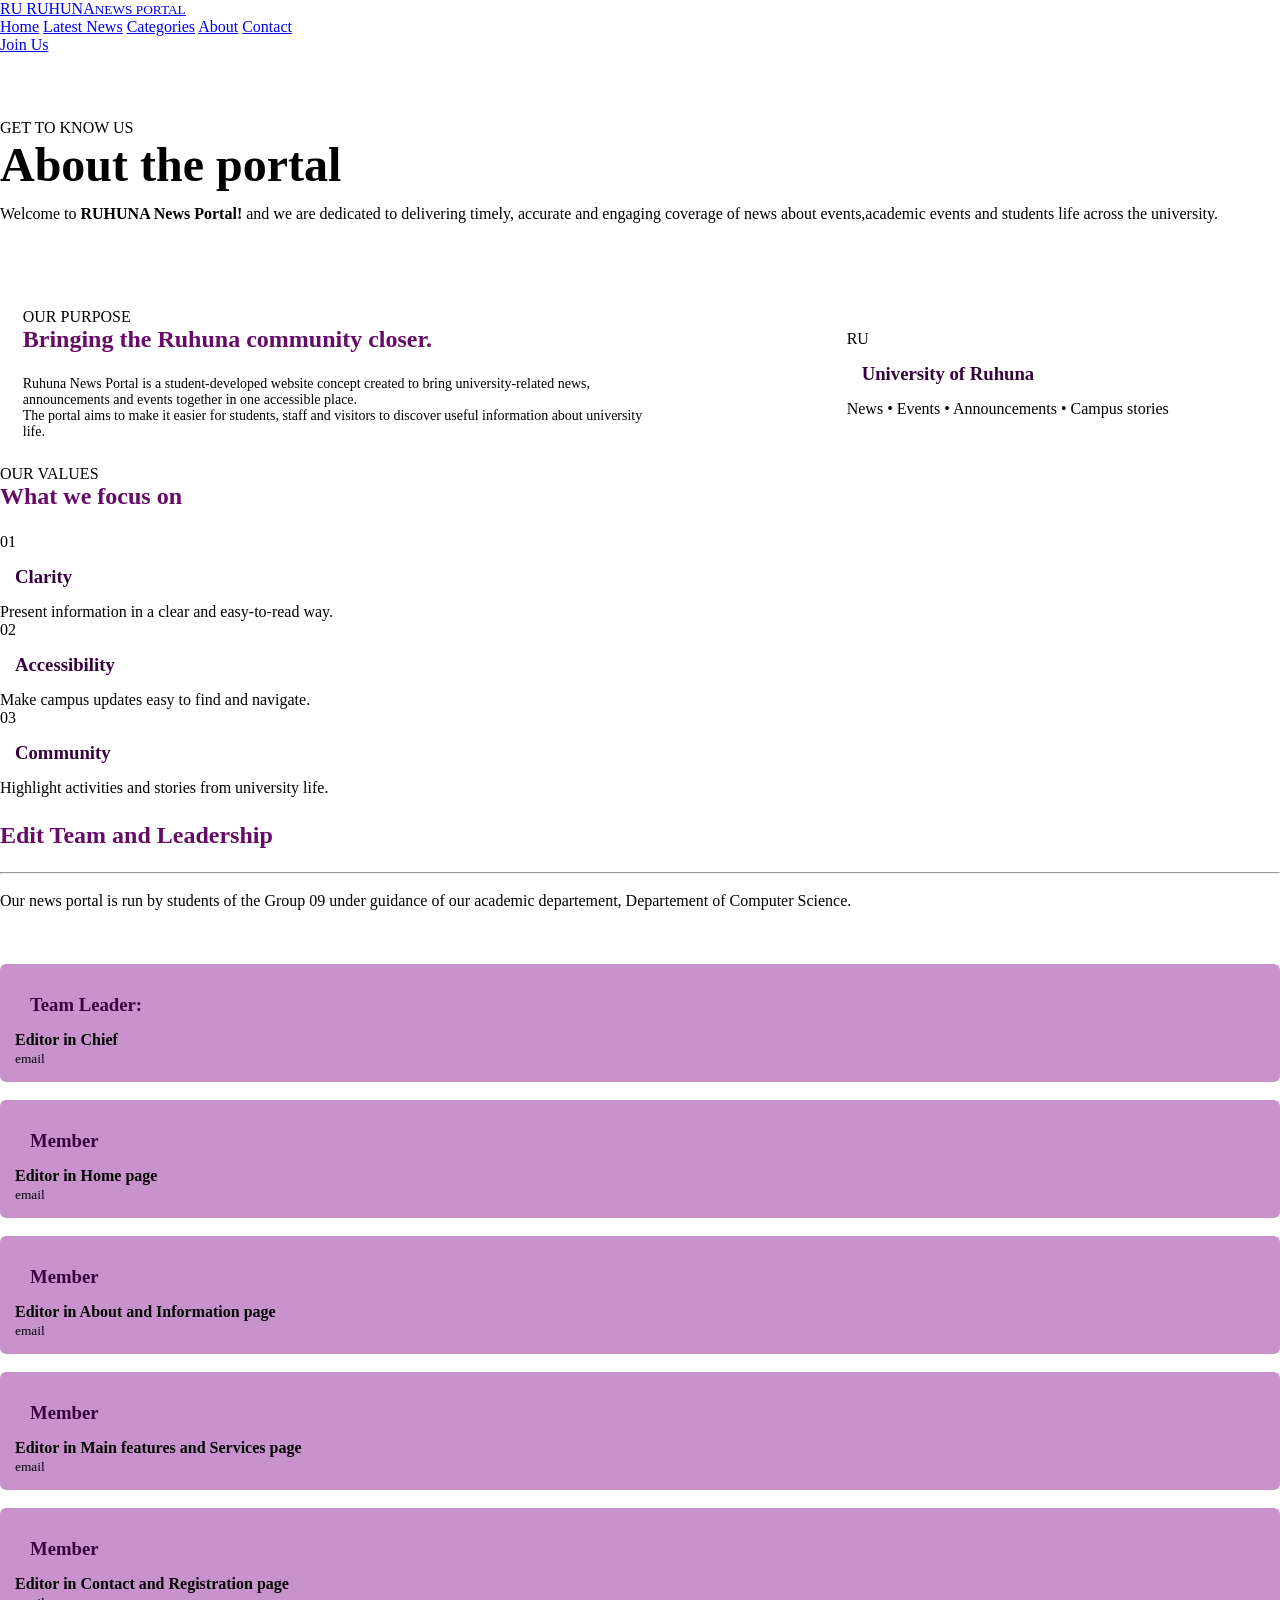
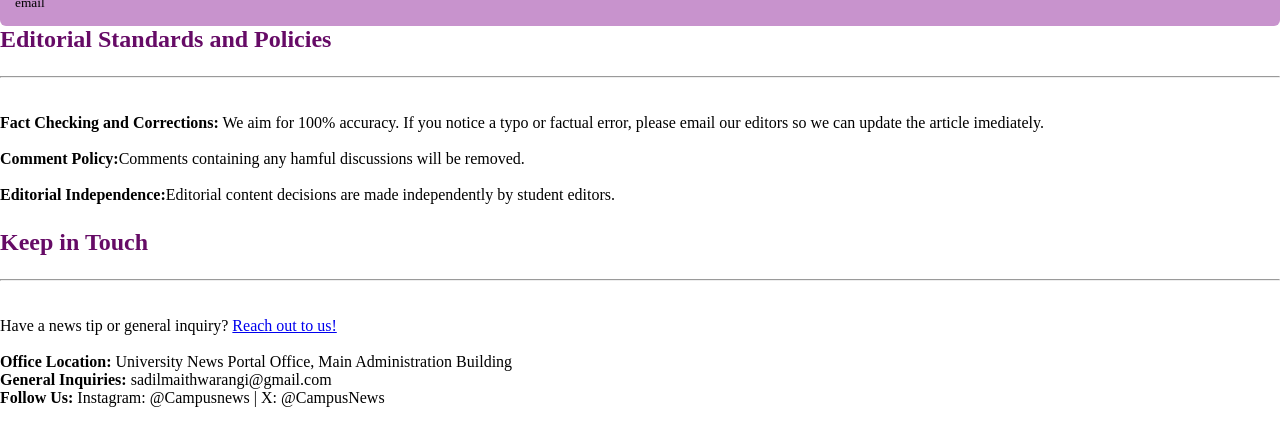
==== about.html @ 545bd021 "Added CSS tags for 'page heading' and html code for 'get to know us' section." ====
<!DOCTYPE html>
<html lang="en">
<head>
    <meta charset="UTF-8">
    <meta name="viewport" content="width=device-width, initial-scale=1.0">
    <title>About & Information | Ruhuna news</title>
    <link rel="stylesheet" href="style.css">
    <style>

        /*page heading*/
        .page-hero {
            background: var(--paper);
            padding: 65px 0 60px;
        }

        .page-hero h1 {
            font-size: 48px;
            color: var(--navy);
        }

        .page-hero p:last-child {
            color: var(--muted);
            margin: 13px 0 0;
        }

        /* About Content */

        .two-column {
            display: grid;
            grid-template-columns: 1.1fr .9fr;
            gap: 70px;
            align-items: center;
        }

        .body-copy {
            color: var(--muted);
            font-size: 14px;
            max-width: 620px;
        }

        *{
            box-sizing: border-box;
            margin: 0 auto;
            padding: 0;
        }

        header h1 {
            color: rgb(21, 69, 111);
            }
        header h2 {
            color: rgb(218, 165, 229);
        }
        header p {
            color: antiquewhite;
        }

        .content {
            width: 1300px;
            margin: 0 auto;
            padding: 40px;
            border-radius: 8px;

        }

        section {
            box-sizing: border-box;
            padding: 0 auto;
            border: 8px;
            border-color: #700c72;
            margin-bottom: 25px;

        }

        h2{
            color: rgb(102, 11, 102);
            margin-bottom: 15px;
            padding-bottom: 8px;

        }

        h3 {
            color: rgb(55, 0, 62);
            margin: 15px;

        }
         
         
        .card {
            background-color: rgb(200, 147, 205);
            padding: 15px;
            border-radius: 6px;
         
        }
        
    </style>
</head>
<body>

        <header class="site-header">
            <div class="container header-inner">
                <a class="brand" href="index.html">
                    <span class="brand-mark">RU</span>
                    <span>RUHUNA<small>NEWS PORTAL</small></span>
                </a>
                <nav class="main-nav">
                    <a href="index.html">Home</a>
                    <a href="news.html">Latest News</a>
                    <a href="services.html">Categories</a>
                    <a class="active" href="about.html">About</a>
                    <a href="contact.html">Contact</a>
                </nav>
                <a class="nav-button" href="register.html">Join Us</a>
            </div>
        </header>

        <main>
            <section class="page-hero">
                <div class="container">
                    <p class="eyebrow">GET TO KNOW US</p>
                    <h1>About the portal</h1>
                     <p>Welcome to <strong>RUHUNA News Portal!</strong>
                        and we are dedicated to delivering timely,
                    accurate and engaging coverage of news about events,academic
                    events and students life across the university.</p>
                </div>
            </section>

            <section class="section container two-column">
                <div>
                    <p class="eyebrow">OUR PURPOSE</p>
                    <h2>Bringing the Ruhuna community closer.</h2>
                    <p class="body-copy">Ruhuna News Portal is a student-developed
                         website concept created to bring university-related news, 
                         announcements and events together in one accessible place.</p>
                    <p class="body-copy">The portal aims to make it easier for students,
                         staff and visitors to discover useful information about university
                          life.
                    </p>
                </div>
                <div class="info-panel">
                    <span class="panel-symbol">RU</span>
                    <h3>University of Ruhuna</h3>
                    <p>News • Events • Announcements • Campus stories</p>
                </div>
            </section>

            <section class="section soft-section">
                <div class="container">
                    <div class="section-heading">
                        <div><p class="eyebrow">OUR VALUES</p>
                            <h2>What we focus on</h2>
                        </div>
                    </div>
                    <div class="value-grid">
                        <article><span>01</span>
                            <h3>Clarity</h3>
                            <p>Present information in a clear and easy-to-read way.</p>
                        </article>
                        <article>
                            <span>02</span>
                            <h3>Accessibility</h3>
                            <p>Make campus updates easy to find and navigate.</p>
                        </article>
                        <article>
                            <span>03</span>
                            <h3>Community</h3>
                            <p>Highlight activities and stories from university life.</p>
                        </article>
                    </div>
                </div>
            </section>
        </main>

    <section>
        <h2>Edit Team and Leadership</h2>
        <hr><br>
        <p>
            Our news portal is run by students of the Group 09 under
            guidance of our academic departement, Departement of Computer
            Science.
            <br><br><br><br>
        </p>
        <div class="grid">
            <div class="card">
                <h3>Team Leader:</h3>
                <p><strong>Editor in Chief</strong></p>
                <p><small>email</small></p>
            </div>
            <br>
            <div class="card">
                <h3>Member</h3>
                <p><strong>Editor in Home page</strong></p>
                <p><small>email</small></p>
            </div>
            <br>
            <div class="card">
                <h3>Member</h3>
                <p><strong>Editor in About and Information page </strong></p>
                <p><small>email</small></p>
            </div>
            <br>
            <div class="card">
                <h3>Member</h3>
                <p><strong>Editor in Main features and Services page</strong></p>
                <p><small>email</small></p>
            </div>
            <br>
            <div class="card">
                <h3>Member</h3>
                <p><strong>Editor in Contact and Registration page </strong></p>
                <p><small>email</small></p>
            </div>
            <section>
              <h2>Editorial Standards and Policies</h2>
              <hr><br><br>
              <ul>
                <li><strong>Fact Checking and Corrections:</strong>
                We aim for 100% accuracy. If you notice a typo or 
                factual error, please email our editors so we can
                 update the article imediately.</li><br>
                <li><strong>Comment Policy:</strong>Comments containing any hamful
                    discussions will be removed.</li><br>
                <li><strong>Editorial Independence:</strong>Editorial content 
                    decisions are made independently by student editors.</li>
                </ul>
                </section> 
                <section>
                    <h2>Keep in Touch</h2>
                    <hr><br><br>
                    <p>Have a news tip or general inquiry?
                        <a href="contact.html">Reach out to us!</a>
                    </p>
                    <br> 
                    <div class="contact">
                        <p>
                            <strong>Office Location:</strong>
                            University News Portal Office, 
                            Main Administration Building
                        </p>

                        <p>
                            <strong>General Inquiries:</strong> 
                            <a href="sadilmaithwarangi@gmail.com">

                            </a>sadilmaithwarangi@gmail.com
                        </p>

                        <p>
                            <strong>Follow Us:</strong>
                            Instagram: @Campusnews | X: @CampusNews
                        </p>
                    </div>

                </section>
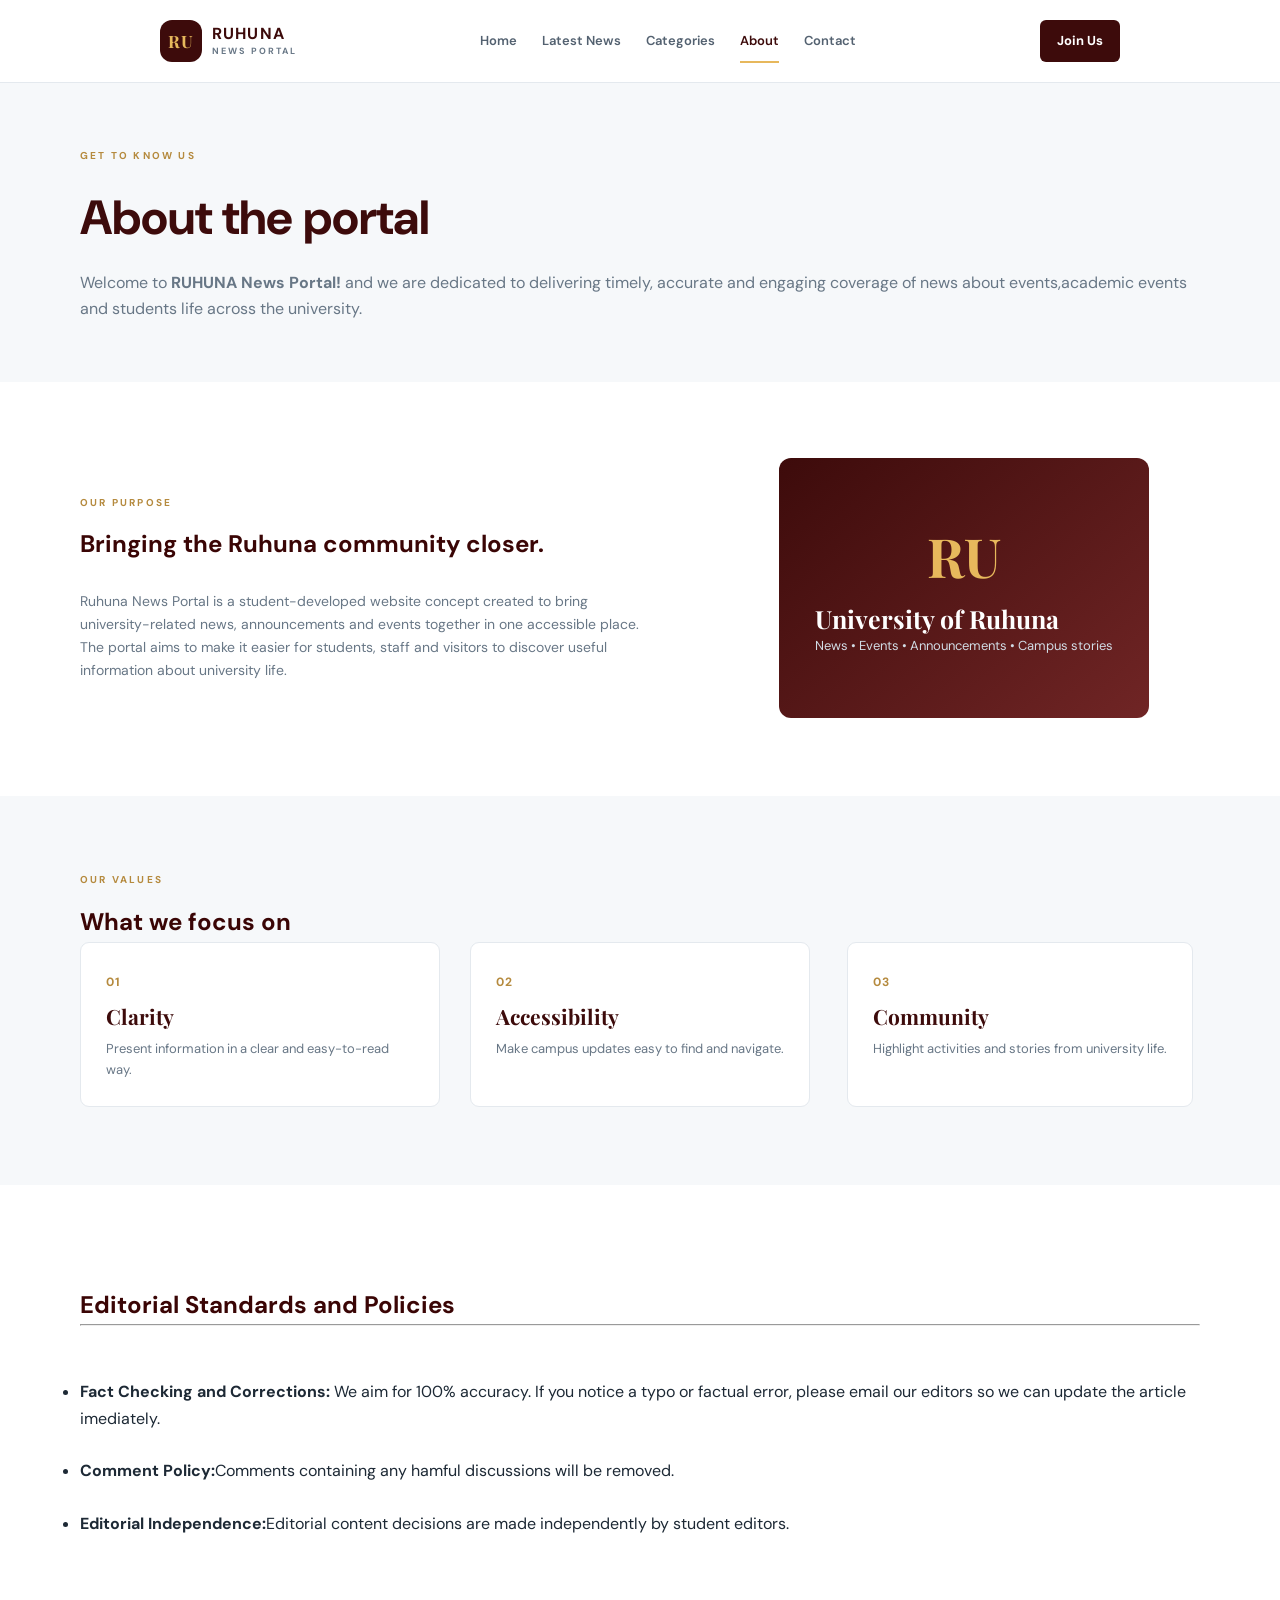
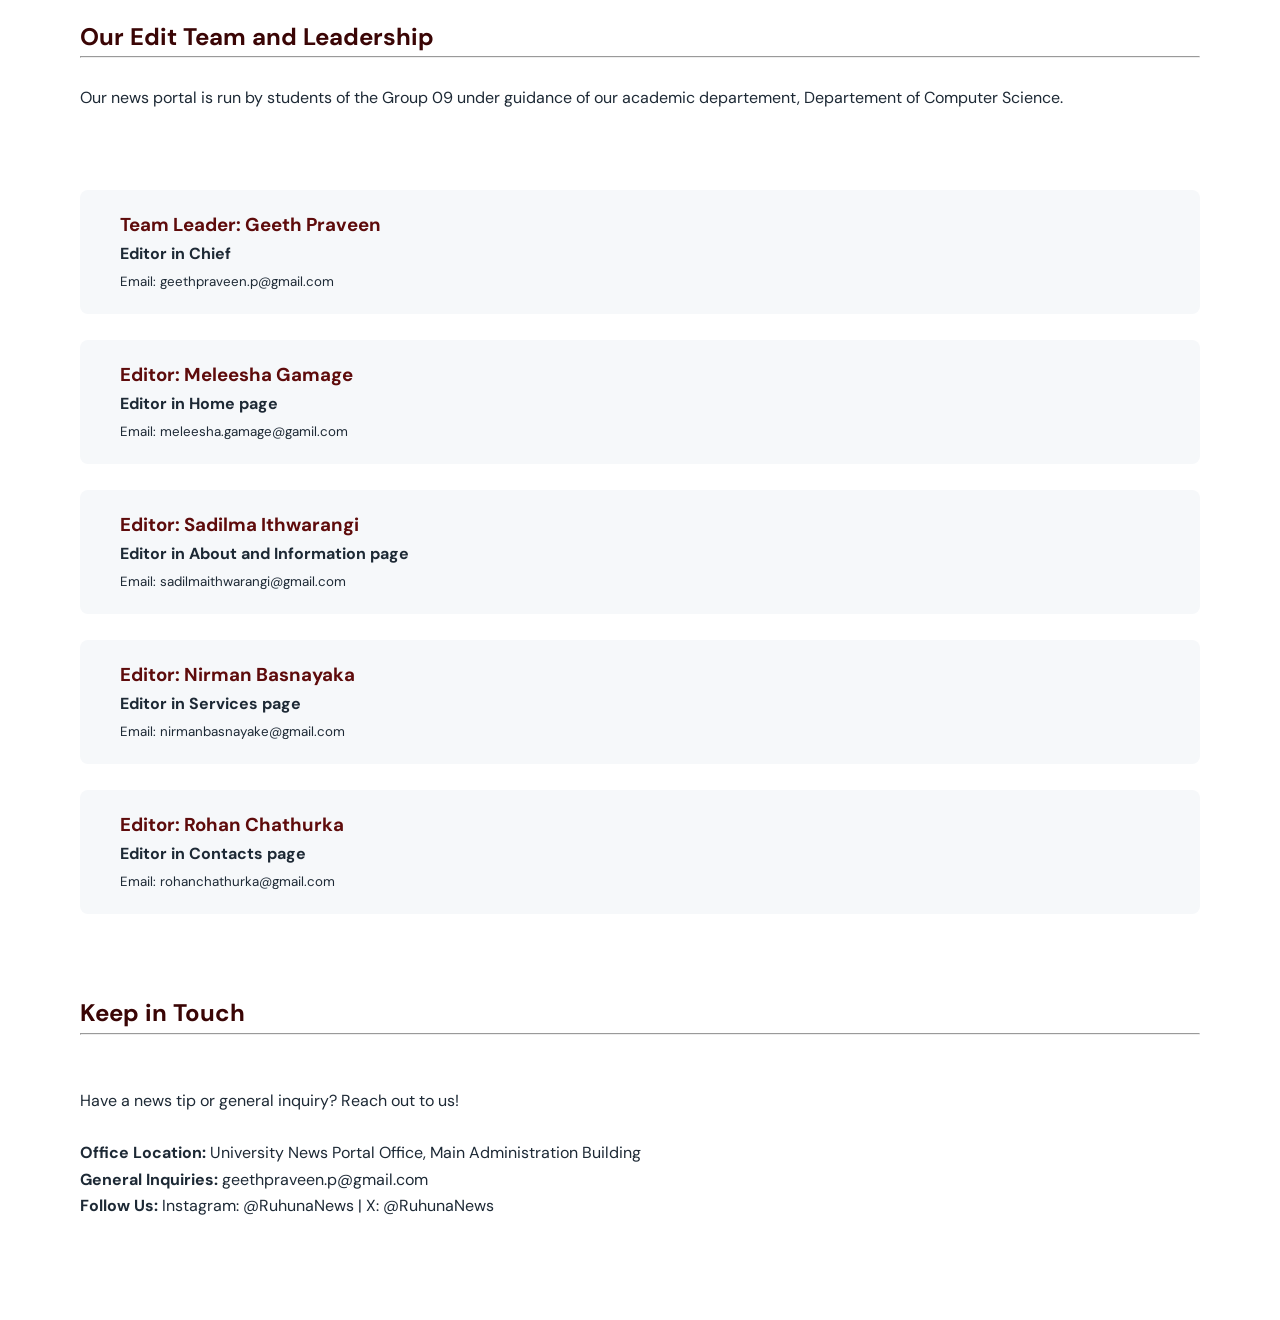
==== commit 8ff9cb59: "Added CSS styles taggs and rearrange the page." ====
--- a/about.html
+++ b/about.html
@@ -1,13 +1,18 @@
 <!DOCTYPE html>
 <html lang="en">
 <head>
+
     <meta charset="UTF-8">
     <meta name="viewport" content="width=device-width, initial-scale=1.0">
+
     <title>About & Information | Ruhuna news</title>
+
     <link rel="stylesheet" href="style.css">
+
     <style>
 
         /*page heading*/
+
         .page-hero {
             background: var(--paper);
             padding: 65px 0 60px;
@@ -44,16 +49,6 @@
             padding: 0;
         }
 
-        header h1 {
-            color: rgb(21, 69, 111);
-            }
-        header h2 {
-            color: rgb(218, 165, 229);
-        }
-        header p {
-            color: antiquewhite;
-        }
-
         .content {
             width: 1300px;
             margin: 0 auto;
@@ -62,38 +57,118 @@
 
         }
 
-        section {
-            box-sizing: border-box;
-            padding: 0 auto;
-            border: 8px;
-            border-color: #700c72;
-            margin-bottom: 25px;
-
-        }
-
-        h2{
-            color: rgb(102, 11, 102);
-            margin-bottom: 15px;
-            padding-bottom: 8px;
-
-        }
-
-        h3 {
-            color: rgb(55, 0, 62);
-            margin: 15px;
-
-        }
+
+        /* Information Panel */
+
+        .info-panel {
+            min-height: 260px;
+            border-radius: 12px;
+
+            background: linear-gradient(140deg,var(--navy),#702525);
+
+            color: #fff;
+            padding: 36px;
+
+            display: flex;
+            flex-direction: column;
+            justify-content: center;
+        }
+
+        .panel-symbol {
+            font: 700 54px 'Playfair Display', serif;
+            color: var(--gold);
+        }
+
+        .info-panel h3 {
+            font: 700 25px 'Playfair Display', serif;
+            margin: 10px 0 0;
+            color: #fff;
+            
+        }
+
+        .info-panel p {
+            color: #d1dce5;
+            font-size: 13px;
+        }
+
+        /* Our Values */
+
+        .soft-section {
+            background: var(--paper);
+        }
+
+        .value-grid {
+            display: grid;
+            grid-template-columns: repeat(3, 1fr);
+            gap: 20px;
+        }
+
+        .value-grid article,
+
+        .category-card {
+            background: #fff;
+            border: 1px solid var(--line);
+            border-radius: 9px;
+            padding: 25px;
+        }
+
+        .value-grid article span,
+
+        .category-icon {
+            color: #b58a3e;
+            font-weight: 700;
+            font-size: 12px;
+            letter-spacing: 1px;
+        }
+
+        .value-grid h3,
+
+        .category-card h2 {
+            font: 700 21px 'Playfair Display', serif;
+            color: var(--navy);
+            margin: 8px 0;
+        }
+
+        .value-grid p,
+        .category-card p {
+            font-size: 13px;
+            color: var(--muted);
+            margin: 0;
+        }
+
+         /*Our edit team and leadership*/
+        
+        .edit {
+            padding-top: 100px;
+            width: min(100% - 30px, 1120px);
+            padding-bottom: 100px;
+        }
+
          
-         
+
         .card {
-            background-color: rgb(200, 147, 205);
-            padding: 15px;
-            border-radius: 6px;
-         
-        }
+            
+            padding: 20px;
+            padding-left: 40px;
+            border-radius: 8px;
+            background-color: var(--paper);
+        
+        }
+
+        .card h3{
+            color: #5e0b0b;
+        }
+
+        h2,h3 {
+            color: #3a0505;
+        }
+
+        
+
         
     </style>
 </head>
+
 <body>
 
         <header class="site-header">
@@ -115,20 +190,28 @@
 
         <main>
             <section class="page-hero">
+
                 <div class="container">
                     <p class="eyebrow">GET TO KNOW US</p>
+
                     <h1>About the portal</h1>
+
                      <p>Welcome to <strong>RUHUNA News Portal!</strong>
                         and we are dedicated to delivering timely,
-                    accurate and engaging coverage of news about events,academic
-                    events and students life across the university.</p>
+                        accurate and engaging coverage of news about events,academic
+                        events and students life across the university.
+                    </p>
+
                 </div>
+
             </section>
 
             <section class="section container two-column">
+
                 <div>
                     <p class="eyebrow">OUR PURPOSE</p>
                     <h2>Bringing the Ruhuna community closer.</h2>
+                    <br>
                     <p class="body-copy">Ruhuna News Portal is a student-developed
                          website concept created to bring university-related news, 
                          announcements and events together in one accessible place.</p>
@@ -171,84 +254,106 @@
             </section>
         </main>
 
-    <section>
-        <h2>Edit Team and Leadership</h2>
-        <hr><br>
-        <p>
-            Our news portal is run by students of the Group 09 under
-            guidance of our academic departement, Departement of Computer
-            Science.
-            <br><br><br><br>
-        </p>
-        <div class="grid">
-            <div class="card">
-                <h3>Team Leader:</h3>
-                <p><strong>Editor in Chief</strong></p>
-                <p><small>email</small></p>
-            </div>
-            <br>
-            <div class="card">
-                <h3>Member</h3>
-                <p><strong>Editor in Home page</strong></p>
-                <p><small>email</small></p>
-            </div>
-            <br>
-            <div class="card">
-                <h3>Member</h3>
-                <p><strong>Editor in About and Information page </strong></p>
-                <p><small>email</small></p>
-            </div>
-            <br>
-            <div class="card">
-                <h3>Member</h3>
-                <p><strong>Editor in Main features and Services page</strong></p>
-                <p><small>email</small></p>
-            </div>
-            <br>
-            <div class="card">
-                <h3>Member</h3>
-                <p><strong>Editor in Contact and Registration page </strong></p>
-                <p><small>email</small></p>
-            </div>
-            <section>
-              <h2>Editorial Standards and Policies</h2>
-              <hr><br><br>
-              <ul>
-                <li><strong>Fact Checking and Corrections:</strong>
-                We aim for 100% accuracy. If you notice a typo or 
-                factual error, please email our editors so we can
-                 update the article imediately.</li><br>
-                <li><strong>Comment Policy:</strong>Comments containing any hamful
-                    discussions will be removed.</li><br>
-                <li><strong>Editorial Independence:</strong>Editorial content 
-                    decisions are made independently by student editors.</li>
+            <section class="edit">
+
+                <h2>Editorial Standards and Policies</h2>
+                <hr>
+                <br><br>
+
+                <ul>
+                    <li><strong>Fact Checking and Corrections:</strong>
+                        We aim for 100% accuracy. If you notice a typo or 
+                        factual error, please email our editors so we can
+                        update the article imediately.</li>
+                    <br>
+                    <li><strong>Comment Policy:</strong>Comments containing any hamful
+                    discussions will be removed.</li>
+                    <br>
+                    <li><strong>Editorial Independence:</strong>Editorial content 
+                        decisions are made independently by student editors.</li>
+
                 </ul>
-                </section> 
+
                 <section>
-                    <h2>Keep in Touch</h2>
-                    <hr><br><br>
-                    <p>Have a news tip or general inquiry?
-                        <a href="contact.html">Reach out to us!</a>
+                    <br><br><br>
+                    
+                    <h2>Our Edit Team and Leadership</h2>
+                    <hr><br>
+                    <p>
+                        Our news portal is run by students of the Group 09 under
+                        guidance of our academic departement, Departement of Computer
+                        Science.
+                        <br><br><br><br>
                     </p>
-                    <br> 
-                    <div class="contact">
-                        <p>
-                            <strong>Office Location:</strong>
-                            University News Portal Office, 
-                            Main Administration Building
+                    <div class="grid">
+                        <div class="card">
+                            <h3>Team Leader: Geeth Praveen</h3>
+                            <p><strong>Editor in Chief</strong></p>
+                            <p><small>Email: geethpraveen.p@gmail.com</small></p>
+                        </div>
+
+                        <br>
+
+                        <div class="card">
+                            <h3>Editor: Meleesha Gamage</h3>
+                            <p><strong>Editor in Home page</strong></p>
+                            <p><small>Email: meleesha.gamage@gamil.com</small></p>
+                        </div>
+
+                        <br>
+
+                        <div class="card">
+                            <h3>Editor: Sadilma Ithwarangi</h3>
+                            <p><strong>Editor in About and Information page </strong></p>
+                            <p><small>Email: sadilmaithwarangi@gmail.com</small></p>
+                        </div>
+
+                        <br>
+
+                        <div class="card">
+                            <h3>Editor: Nirman Basnayaka</h3>
+                            <p><strong>Editor in Services page</strong></p>
+                            <p><small>Email: nirmanbasnayake@gmail.com</small></p>
+                        </div>
+
+                        <br>
+
+                        <div class="card">
+                            <h3>Editor: Rohan Chathurka</h3>
+                            <p><strong>Editor in Contacts page </strong></p>
+                            <p><small>Email: rohanchathurka@gmail.com</small></p>
+                        </div>
+                    </div>
+                </section>
+                <section>
+                        <br><br><br>
+
+                        <h2>Keep in Touch</h2>
+                        <hr>
+                        <br><br>
+
+                        <p>Have a news tip or general inquiry?
+                            <a href="contact.html">Reach out to us!</a>
                         </p>
 
-                        <p>
-                            <strong>General Inquiries:</strong> 
-                            <a href="sadilmaithwarangi@gmail.com">
-
-                            </a>sadilmaithwarangi@gmail.com
-                        </p>
-
-                        <p>
-                            <strong>Follow Us:</strong>
-                            Instagram: @Campusnews | X: @CampusNews
-                        </p>
-                    </div>
-
+                        <br> 
+
+                        <div class="contact">
+                            <p>
+                                <strong>Office Location:</strong>
+                                University News Portal Office, 
+                                Main Administration Building
+                            </p>
+
+                            <p>
+                                <strong>General Inquiries:</strong> 
+                                <a href="geethpraveen.p@gmail.com">geethpraveen.p@gmail.com</a>
+                            </p>
+
+                            <p>
+                                <strong>Follow Us:</strong>
+                                Instagram: @RuhunaNews | X: @RuhunaNews
+                            </p>
+                        </div>
                 </section>
+            </section>
--- a/style.css
+++ b/style.css
@@ -0,0 +1,250 @@
+/* COMMON STYLES: shared by all pages */
+
+@import url('https://fonts.googleapis.com/css2?family=DM+Sans:wght@400;500;600;700&family=Playfair+Display:wght@600;700;800&display=swap');
+
+:root {
+    --navy: #3d0b0b;
+    --navy2: #290404;
+    --gold: #e7b85c;
+    --ink: #1d2935;
+    --muted: #687786;
+    --paper: #f6f8fa;
+    --line: #e4e9ee;
+    --white: #fff;
+}
+
+* {
+    box-sizing: border-box;
+}
+
+html {
+    scroll-behavior: smooth;
+}
+
+body {
+    margin: 0;
+    color: var(--ink);
+    font-family: 'DM Sans', Arial, sans-serif;
+    line-height: 1.65;
+    background: #fff;
+}
+
+a {
+    color: inherit;
+    text-decoration: none;
+}
+
+.container {
+    width: min(1120px, calc(100% - 44px));
+    margin: auto;
+}
+
+.site-header {
+    background: #fff;
+    border-bottom: 1px solid var(--line);
+    position: relative;
+    z-index: 2;
+}
+
+.header-inner {
+    min-height: 82px;
+    display: flex;
+    align-items: center;
+    justify-content: space-between;
+    gap: 24px;
+}
+
+.brand {
+    display: flex;
+    align-items: center;
+    gap: 10px;
+    color: var(--navy);
+    font-weight: 700;
+    letter-spacing: 1.2px;
+    line-height: 1.1;
+}
+
+.brand small {
+    display: block;
+    font-size: 9px;
+    letter-spacing: 2px;
+    color: var(--muted);
+    margin-top: 5px;
+}
+
+.brand-mark {
+    width: 42px;
+    height: 42px;
+    border-radius: 12px;
+    background: var(--navy);
+    color: var(--gold);
+    display: grid;
+    place-items: center;
+    font-family: 'Playfair Display', serif;
+    font-size: 17px;
+}
+
+.main-nav {
+    display: flex;
+    align-items: center;
+    gap: 25px;
+}
+
+.main-nav a {
+    font-size: 13px;
+    font-weight: 600;
+    color: #536170;
+}
+
+.main-nav a:hover,
+.main-nav a.active {
+    color: var(--navy);
+}
+
+.main-nav a.active {
+    box-shadow: 0 2px var(--gold);
+    padding: 9px 0;
+}
+
+.nav-button {
+    background: var(--navy);
+    color: #fff;
+    padding: 10px 17px;
+    border-radius: 6px;
+    font-size: 13px;
+    font-weight: 700;
+}
+
+.nav-button:hover,
+.button-dark:hover {
+    background: var(--navy2);
+}
+
+.eyebrow {
+    font-size: 10px;
+    font-weight: 700;
+    letter-spacing: 2.2px;
+    color: #b58a3e;
+    margin: 0 0 13px;
+}
+
+.button {
+    display: inline-block;
+    border: 0;
+    border-radius: 6px;
+    padding: 13px 20px;
+    font: 700 13px 'DM Sans', sans-serif;
+    cursor: pointer;
+}
+
+.button-light {
+    background: var(--gold);
+    color: var(--navy);
+}
+
+.button-light:hover {
+    background: #f0c979;
+}
+
+.button-dark {
+    background: var(--navy);
+    color: #fff;
+}
+
+.text-link {
+    font-size: 13px;
+    font-weight: 700;
+    color: #9a702c;
+}
+
+.text-link:hover {
+    text-decoration: underline;
+}
+
+.light-link {
+    color: #fff;
+}
+
+.section {
+    padding-top: 76px;
+    padding-bottom: 78px;
+}
+
+.site-footer {
+    background: var(--navy2);
+    color: #b7c3cd;
+    padding: 27px 0;
+}
+
+.footer-inner {
+    display: flex;
+    align-items: center;
+    justify-content: space-between;
+    gap: 20px;
+}
+
+.footer-brand {
+    color: #fff;
+}
+
+.footer-brand small {
+    color: #aab7c2;
+}
+
+.footer-brand .brand-mark {
+    background: #521313;
+}
+
+.footer-inner p {
+    font-size: 11px;
+    margin: 0;
+}
+
+@media (max-width: 850px) {
+
+    .header-inner {
+        flex-wrap: wrap;
+        padding: 15px 0;
+    }
+
+    .main-nav {
+        order: 3;
+        width: 100%;
+        justify-content: center;
+        gap: 17px;
+        flex-wrap: wrap;
+    }
+}
+
+@media (max-width: 560px) {
+
+    .container {
+        width: min(100% - 30px, 1120px);
+    }
+
+    .header-inner {
+        justify-content: center;
+    }
+
+    .main-nav {
+        gap: 12px;
+    }
+
+    .main-nav a {
+        font-size: 11px;
+    }
+
+    .nav-button {
+        display: none;
+    }
+
+    .section {
+        padding-top: 52px;
+        padding-bottom: 55px;
+    }
+
+    .footer-inner {
+        flex-direction: column;
+        align-items: flex-start;
+    }
+}
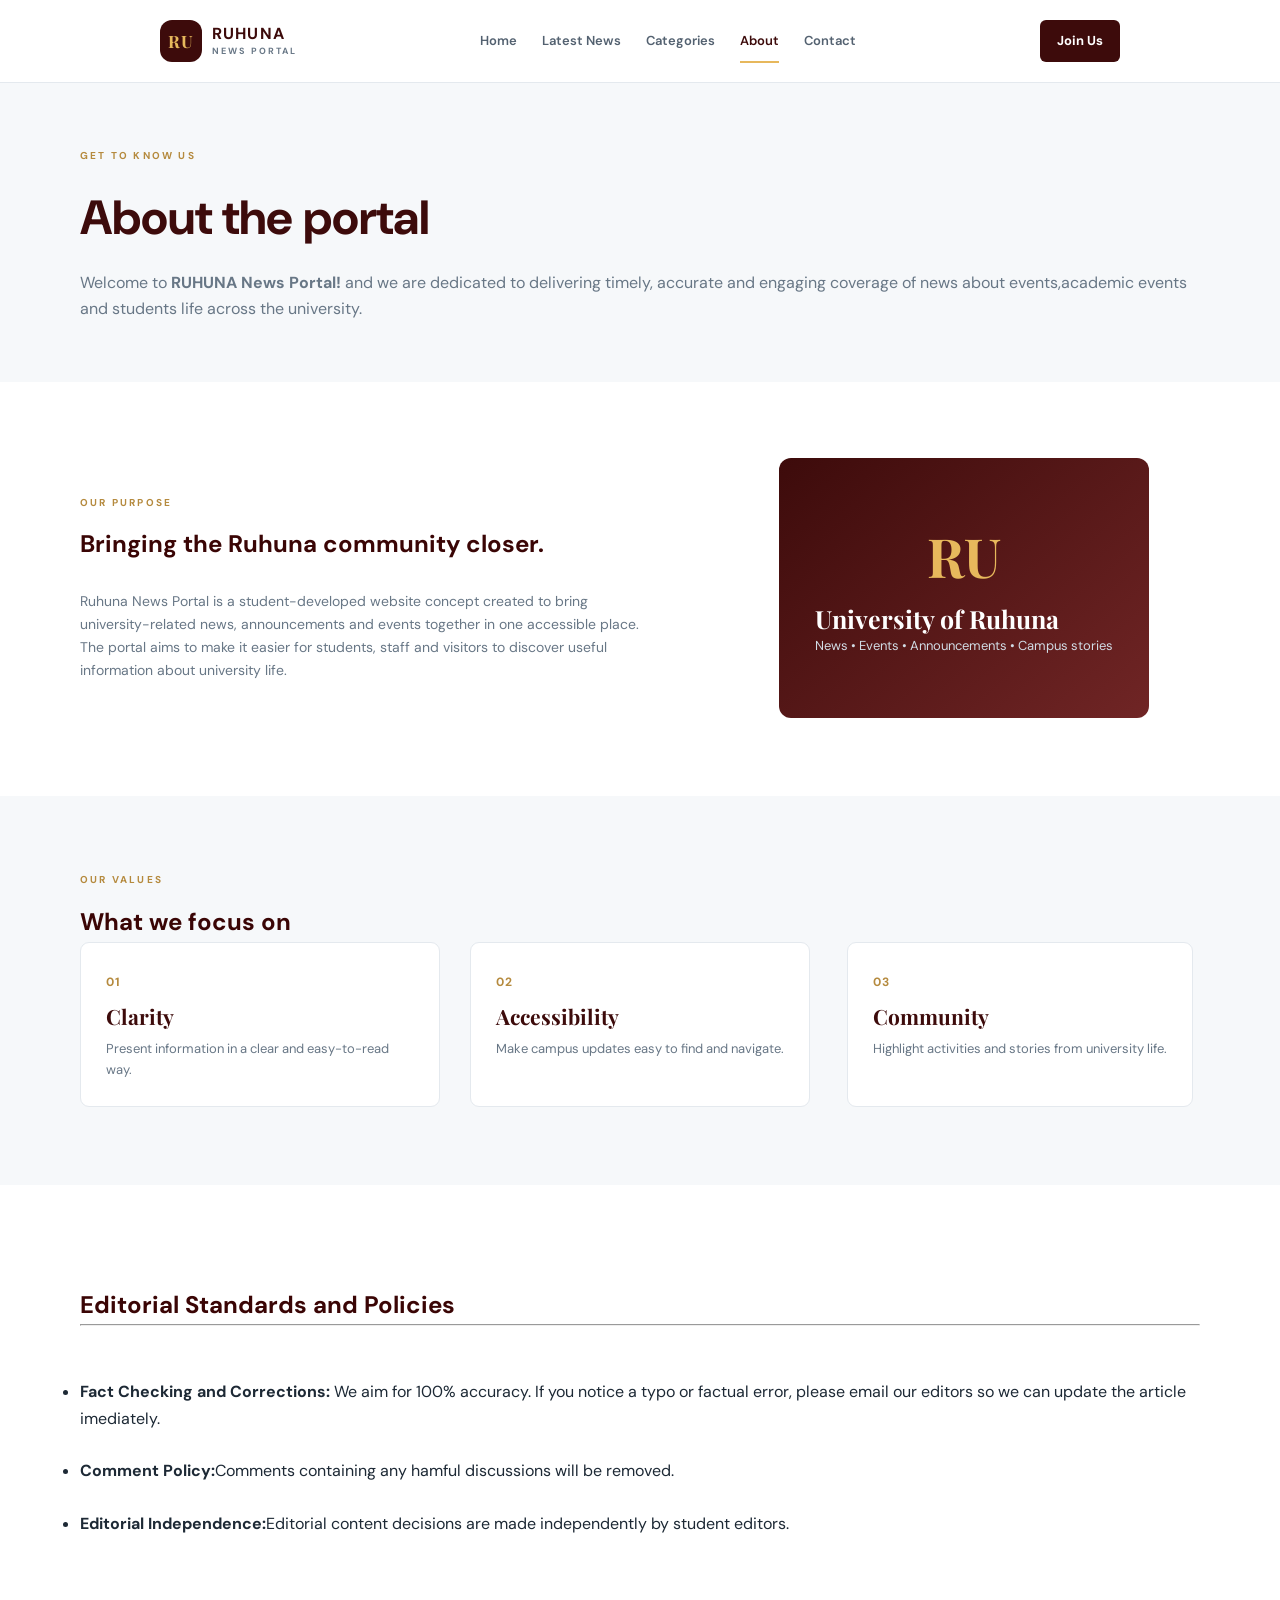
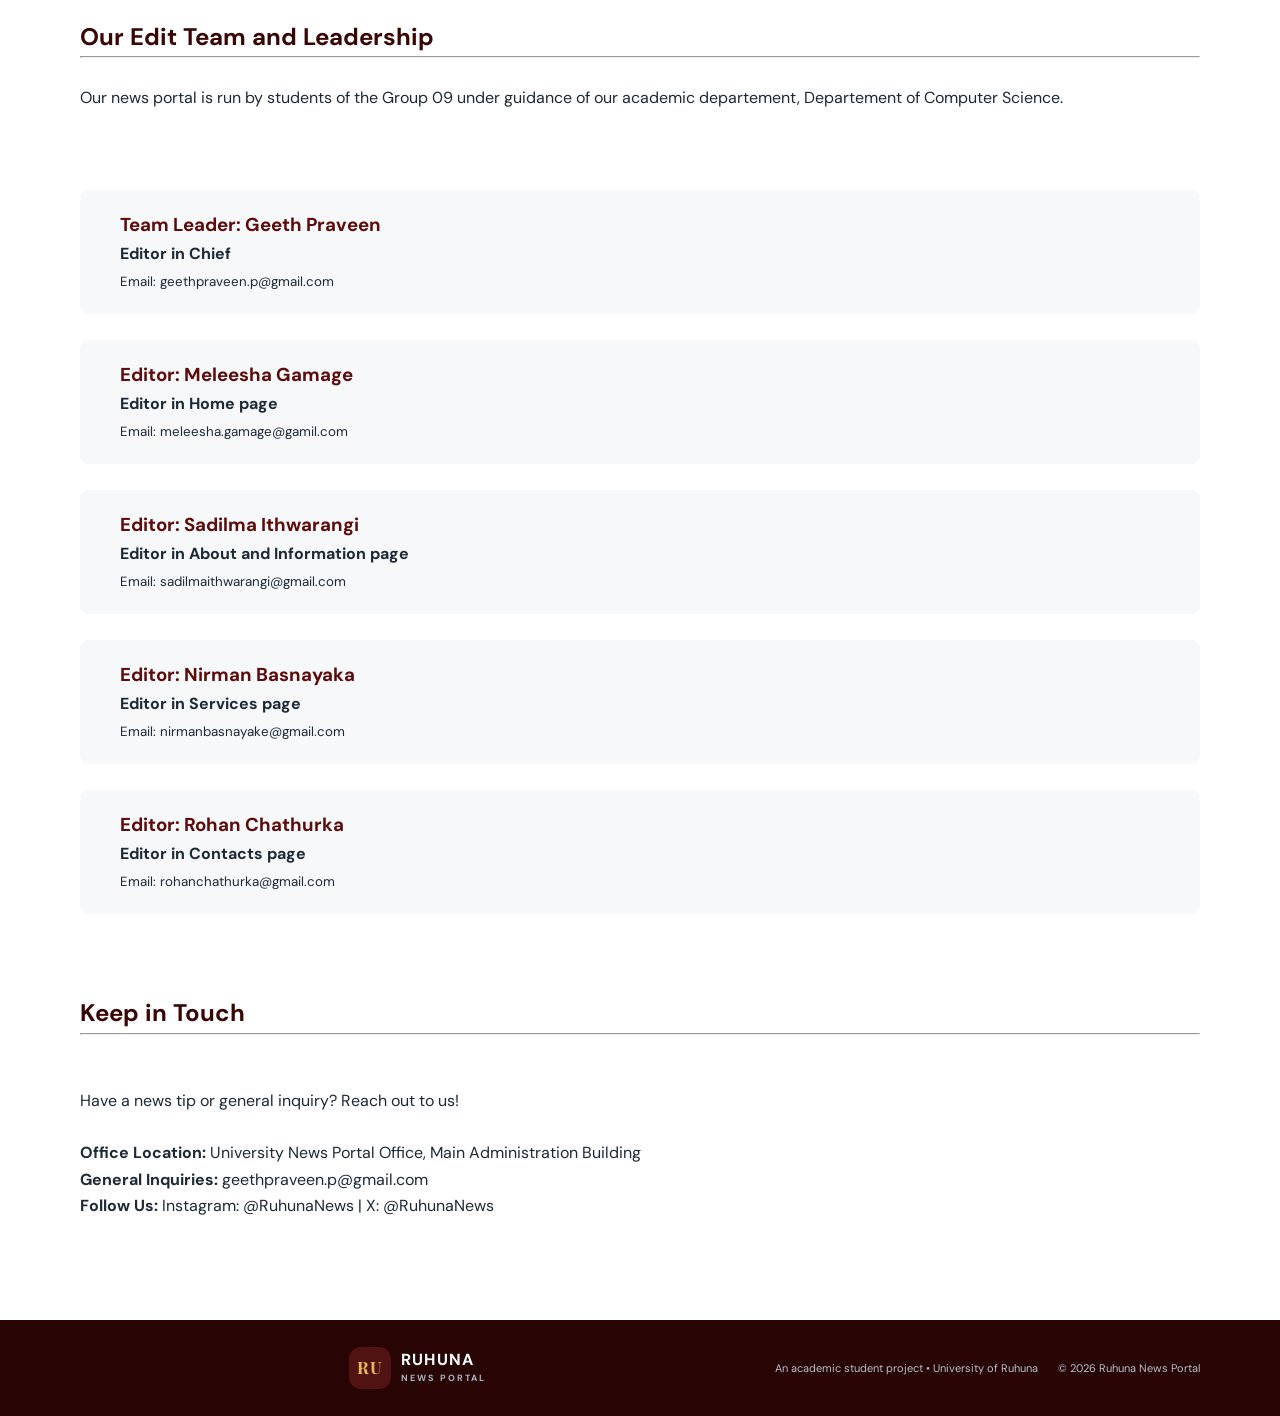
==== commit 137fa704: "Add the Footer" ====
--- a/about.html
+++ b/about.html
@@ -357,3 +357,15 @@
                         </div>
                 </section>
             </section>
+            <footer class="site-footer">
+                <div class="container footer-inner">
+                    <a class="brand footer-brand" href="index.html">
+                        <span class="brand-mark">RU</span>
+                        <span>RUHUNA <small>NEWS PORTAL</small></span>
+                    </a>
+                    <p>An academic student project • University of Ruhuna</p>
+                    <p>© 2026 Ruhuna News Portal</p>
+                    </div>
+            </footer>
+    </body>
+</html>
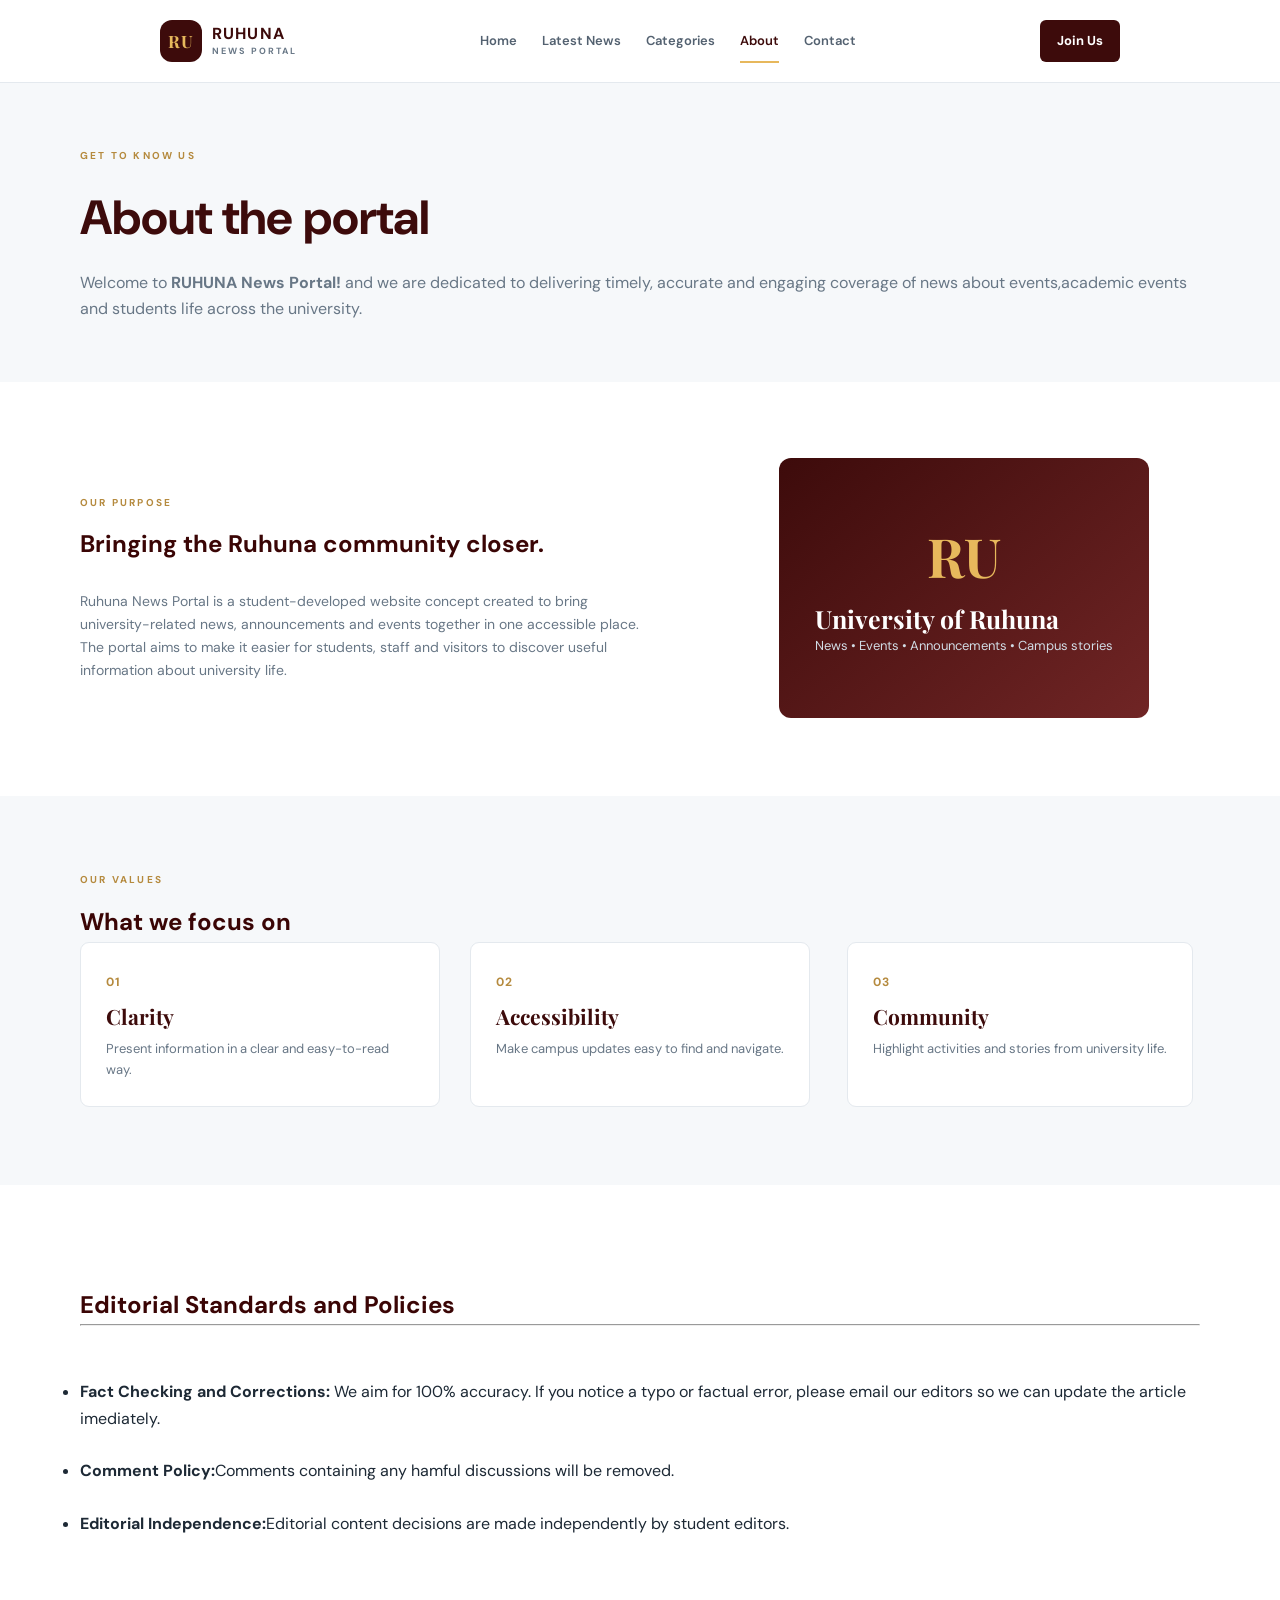
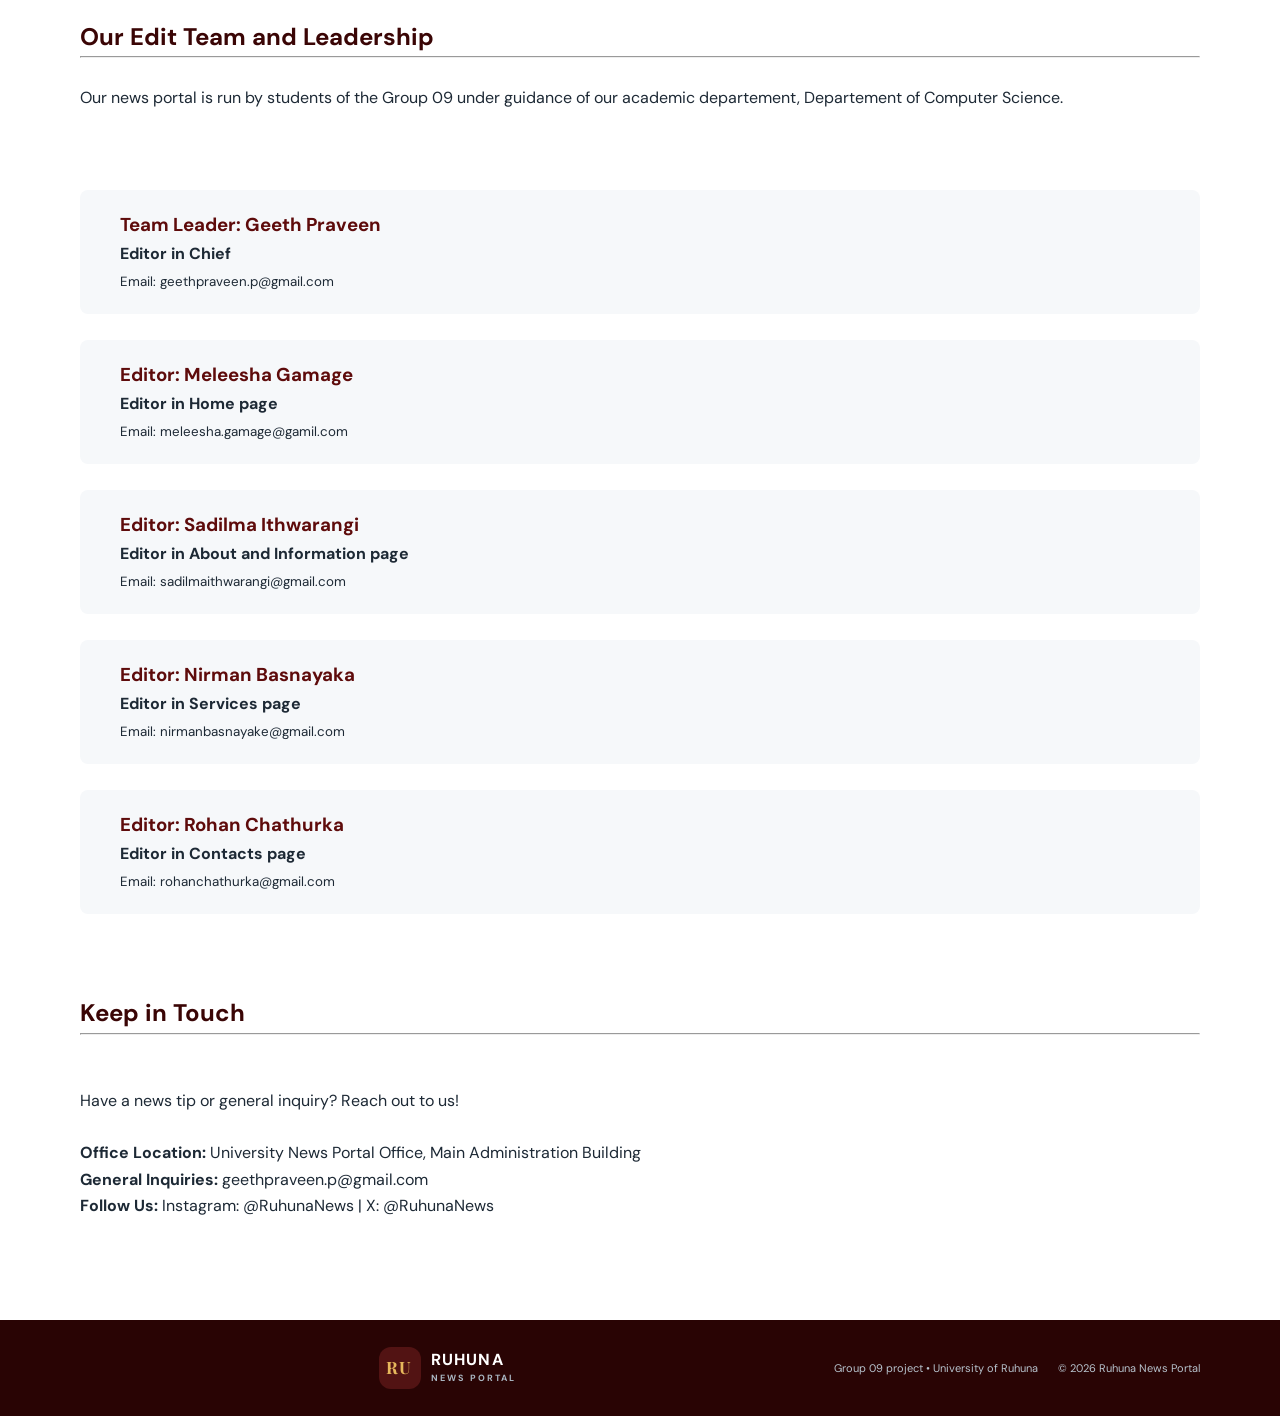
==== commit 42abc480: "Added changes to footer and link CSS to registration.html" ====
--- a/about.html
+++ b/about.html
@@ -162,7 +162,6 @@
         h2,h3 {
             color: #3a0505;
         }
-
         
 
         
@@ -184,7 +183,7 @@
                     <a class="active" href="about.html">About</a>
                     <a href="contact.html">Contact</a>
                 </nav>
-                <a class="nav-button" href="register.html">Join Us</a>
+                <a class="nav-button" href="registration.html">Join Us</a>
             </div>
         </header>
 
@@ -363,7 +362,7 @@
                         <span class="brand-mark">RU</span>
                         <span>RUHUNA <small>NEWS PORTAL</small></span>
                     </a>
-                    <p>An academic student project • University of Ruhuna</p>
+                    <p>Group 09 project • University of Ruhuna</p>
                     <p>© 2026 Ruhuna News Portal</p>
                     </div>
             </footer>
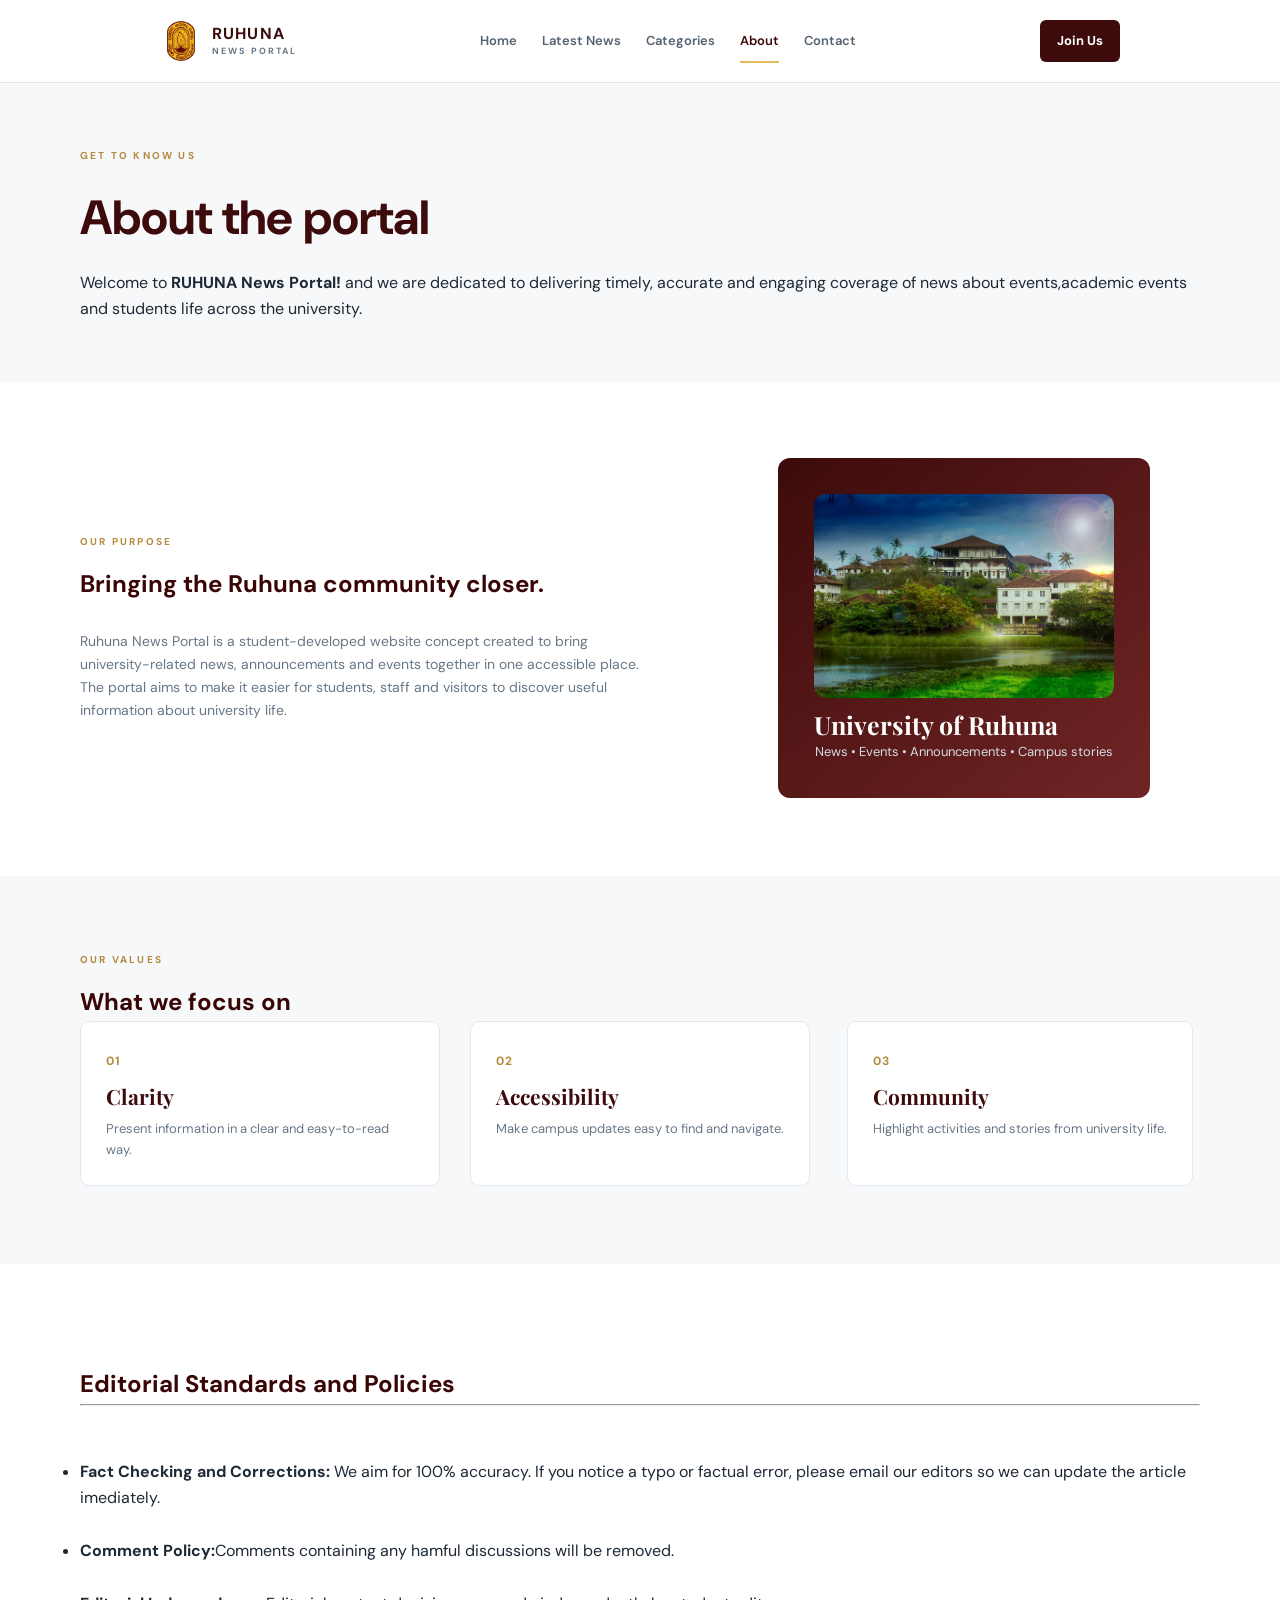
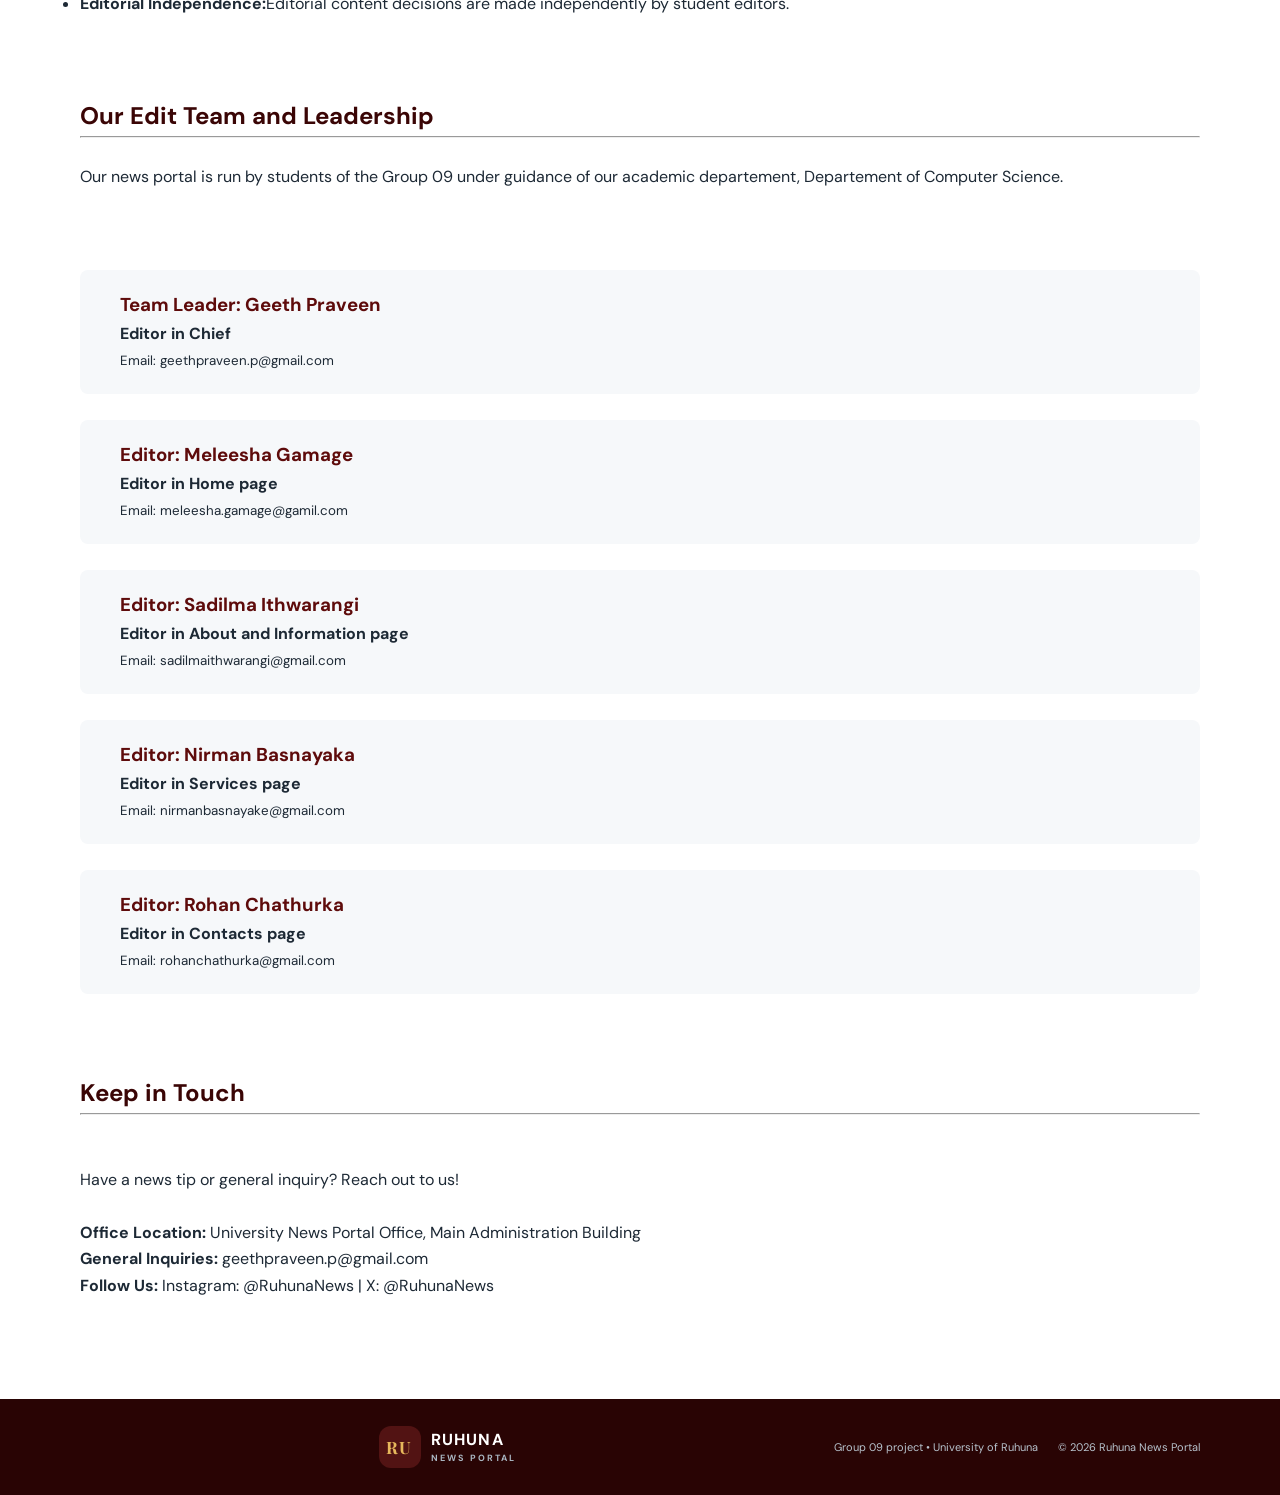
==== commit 2ee7fa68: "Added Ruhuna logo and a picture to info-panel" ====
--- a/about.html
+++ b/about.html
@@ -24,8 +24,13 @@
         }
 
         .page-hero p:last-child {
-            color: var(--muted);
+             
             margin: 13px 0 0;
+        }
+
+        .logo {
+            max-width: 40px;
+            max-height: 40px;
         }
 
         /* About Content */
@@ -89,6 +94,12 @@
         .info-panel p {
             color: #d1dce5;
             font-size: 13px;
+        }
+
+        .Ru-background {
+            max-width: 300px;
+            max-height: 260px;
+            border-radius: 12px;
         }
 
         /* Our Values */
@@ -162,6 +173,7 @@
         h2,h3 {
             color: #3a0505;
         }
+
         
 
         
@@ -173,7 +185,7 @@
         <header class="site-header">
             <div class="container header-inner">
                 <a class="brand" href="index.html">
-                    <span class="brand-mark">RU</span>
+                    <span class="brand-mark"><img class="logo" src="images/logo backgroud removed.gif"></span>
                     <span>RUHUNA<small>NEWS PORTAL</small></span>
                 </a>
                 <nav class="main-nav">
@@ -219,8 +231,8 @@
                           life.
                     </p>
                 </div>
-                <div class="info-panel">
-                    <span class="panel-symbol">RU</span>
+                <div class="info-panel"><img class="Ru-background" src="images/Ruhuna.jpg" >
+                    <span class="panel-symbol"></span>
                     <h3>University of Ruhuna</h3>
                     <p>News • Events • Announcements • Campus stories</p>
                 </div>
--- a/style.css
+++ b/style.css
@@ -76,13 +76,18 @@
     width: 42px;
     height: 42px;
     border-radius: 12px;
-    background: var(--navy);
     color: var(--gold);
     display: grid;
     place-items: center;
     font-family: 'Playfair Display', serif;
     font-size: 17px;
 }
+
+.logo {
+    max-width: 40px;
+    max-height: 40px;
+}
+
 
 .main-nav {
     display: flex;
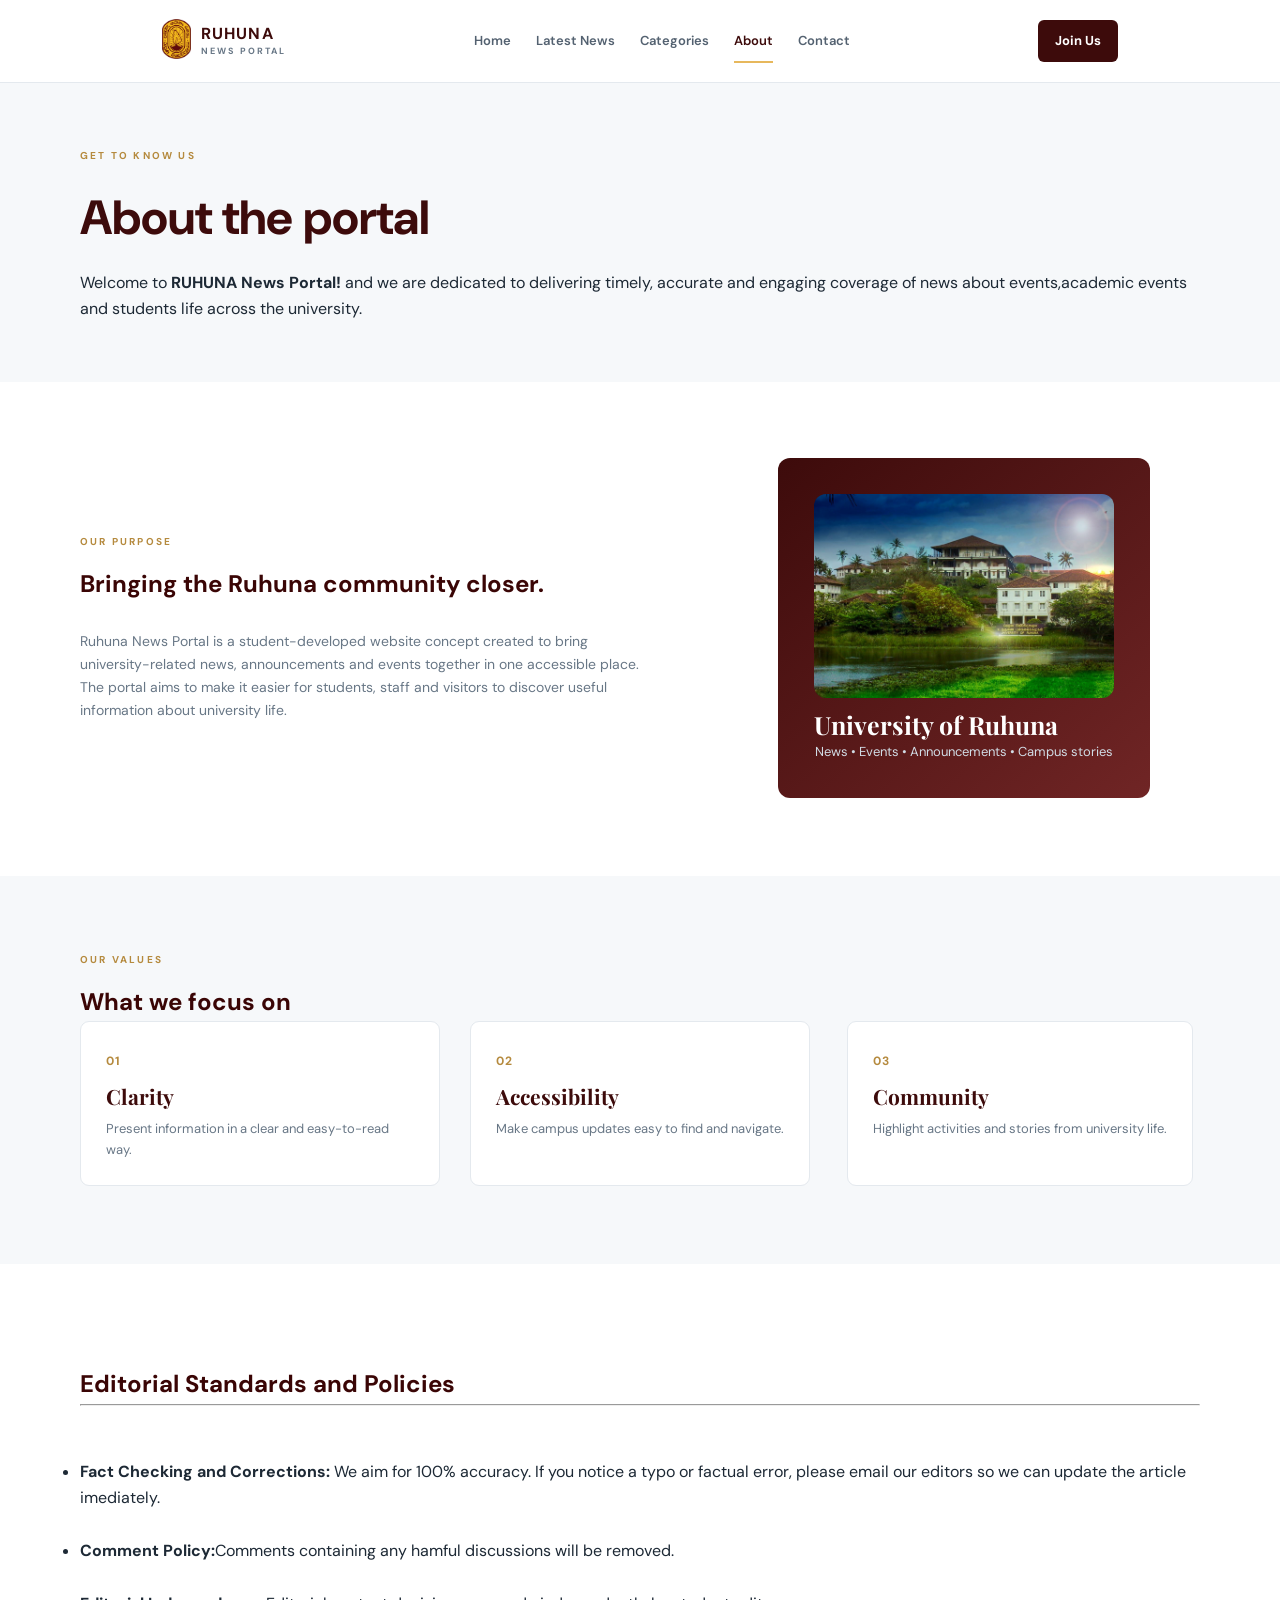
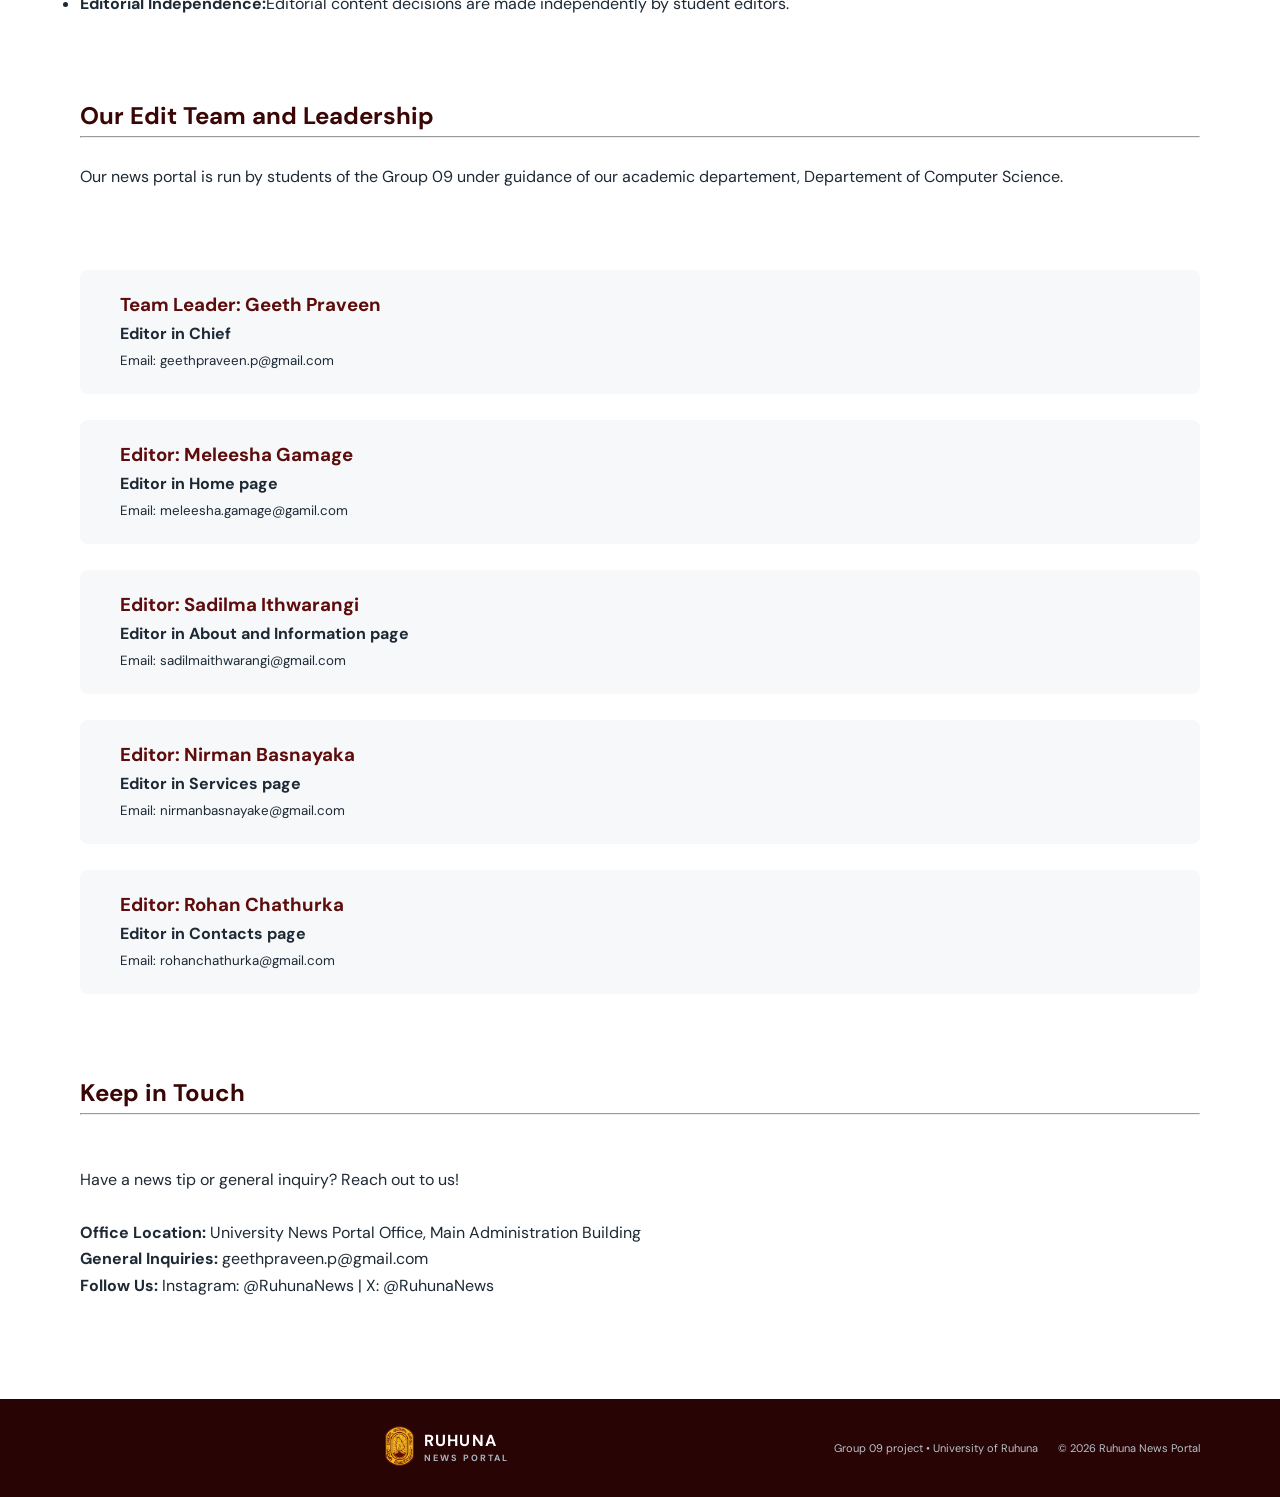
==== commit b2fcfea6: "Added logo to the footer" ====
--- a/about.html
+++ b/about.html
@@ -173,6 +173,8 @@
         h2,h3 {
             color: #3a0505;
         }
+
+         
 
         
 
@@ -371,7 +373,7 @@
             <footer class="site-footer">
                 <div class="container footer-inner">
                     <a class="brand footer-brand" href="index.html">
-                        <span class="brand-mark">RU</span>
+                        <span class="brand-mark"><img class="logo" src="images/logo backgroud removed.gif"></span>
                         <span>RUHUNA <small>NEWS PORTAL</small></span>
                     </a>
                     <p>Group 09 project • University of Ruhuna</p>
--- a/style.css
+++ b/style.css
@@ -72,15 +72,11 @@
     margin-top: 5px;
 }
 
-.brand-mark {
+.brand-logo {
     width: 42px;
     height: 42px;
-    border-radius: 12px;
-    color: var(--gold);
-    display: grid;
-    place-items: center;
-    font-family: 'Playfair Display', serif;
-    font-size: 17px;
+    object-fit: contain;
+    display: block;
 }
 
 .logo {
@@ -196,8 +192,10 @@
     color: #aab7c2;
 }
 
-.footer-brand .brand-mark {
-    background: #521313;
+.footer-brand .brand-logo {
+    background: #fff;
+    padding: 4px;
+    border-radius: 8px;
 }
 
 .footer-inner p {
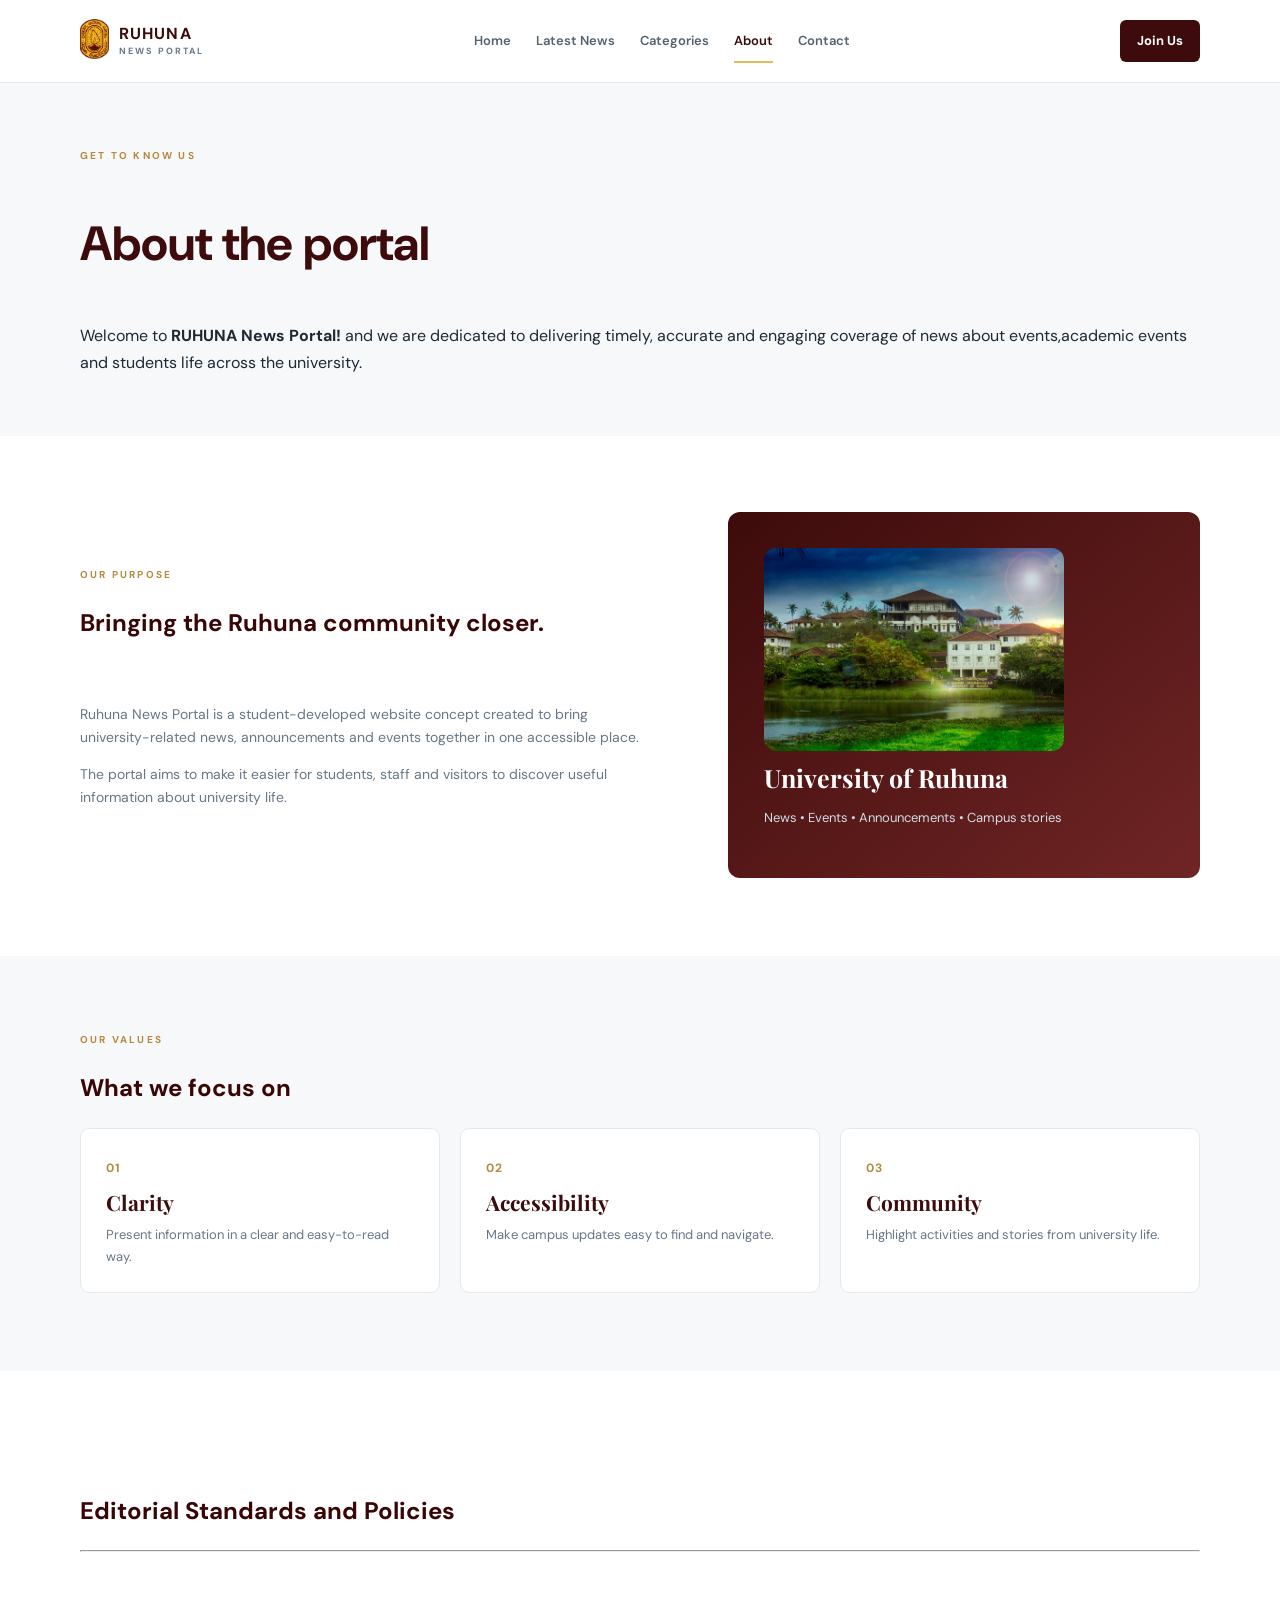
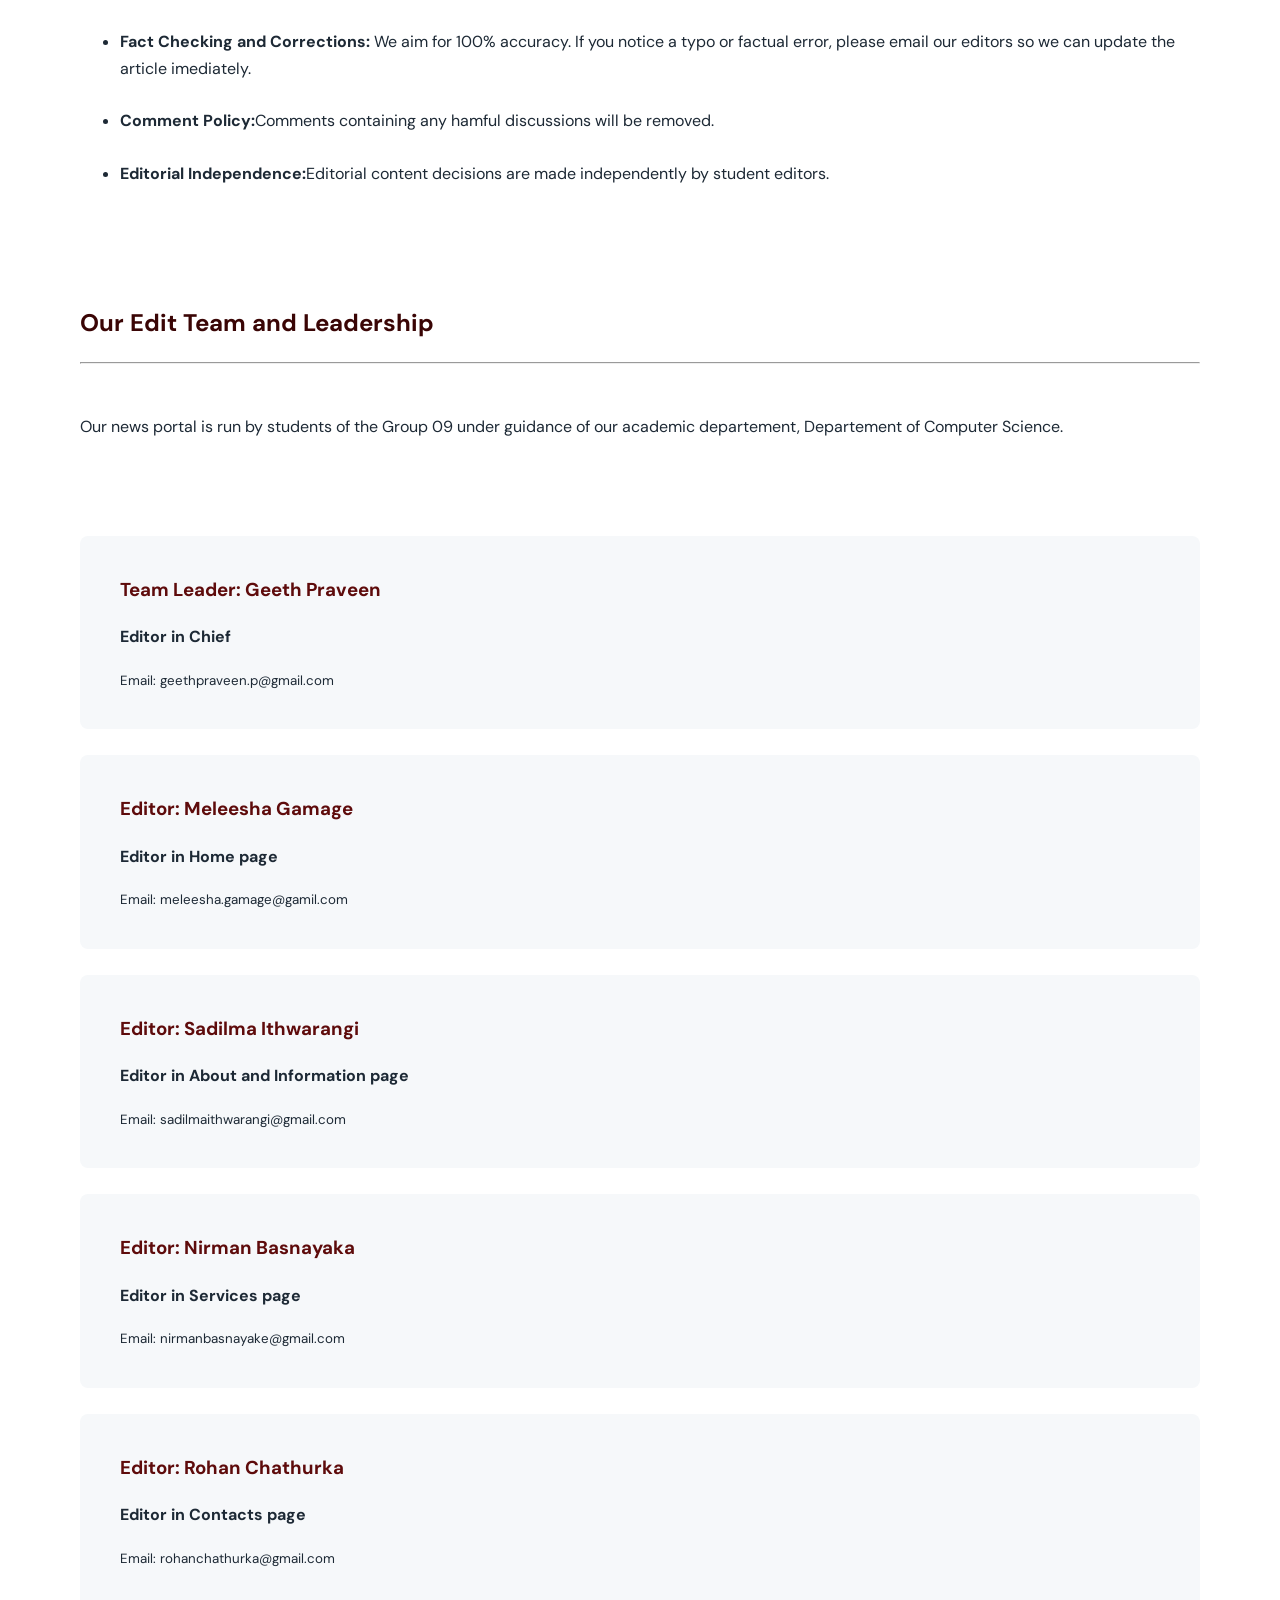
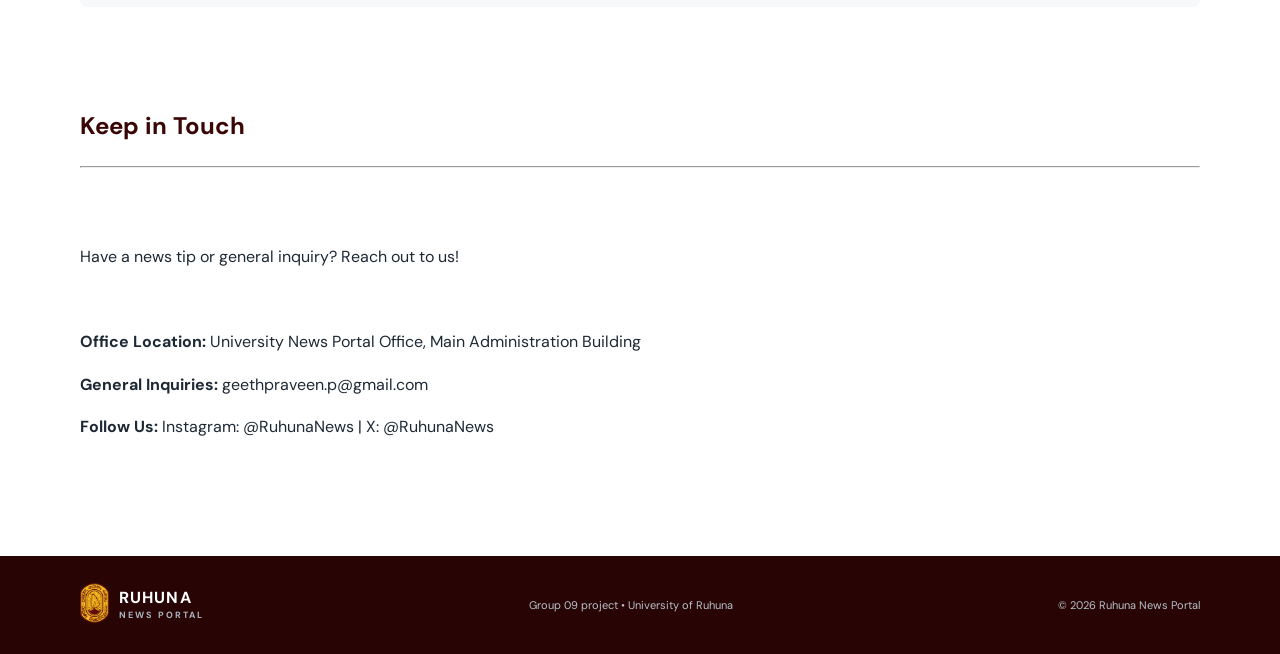
==== commit 0afde175: "change css" ====
--- a/about.html
+++ b/about.html
@@ -48,18 +48,16 @@
             max-width: 620px;
         }
 
-        *{
+        * {
             box-sizing: border-box;
+            }
+
+        .content {
+             width: 100%;
+             max-width: 1300px;
             margin: 0 auto;
-            padding: 0;
-        }
-
-        .content {
-            width: 1300px;
-            margin: 0 auto;
-            padding: 40px;
-            border-radius: 8px;
-
+              padding: 40px;
+             border-radius: 8px;
         }
 
 
@@ -150,11 +148,11 @@
          /*Our edit team and leadership*/
         
         .edit {
-            padding-top: 100px;
-            width: min(100% - 30px, 1120px);
-            padding-bottom: 100px;
-        }
-
+                width: min(1120px, calc(100% - 44px));
+                margin: 0 auto;
+                 padding-top: 100px;
+                padding-bottom: 100px;
+            }
          
 
         .card {
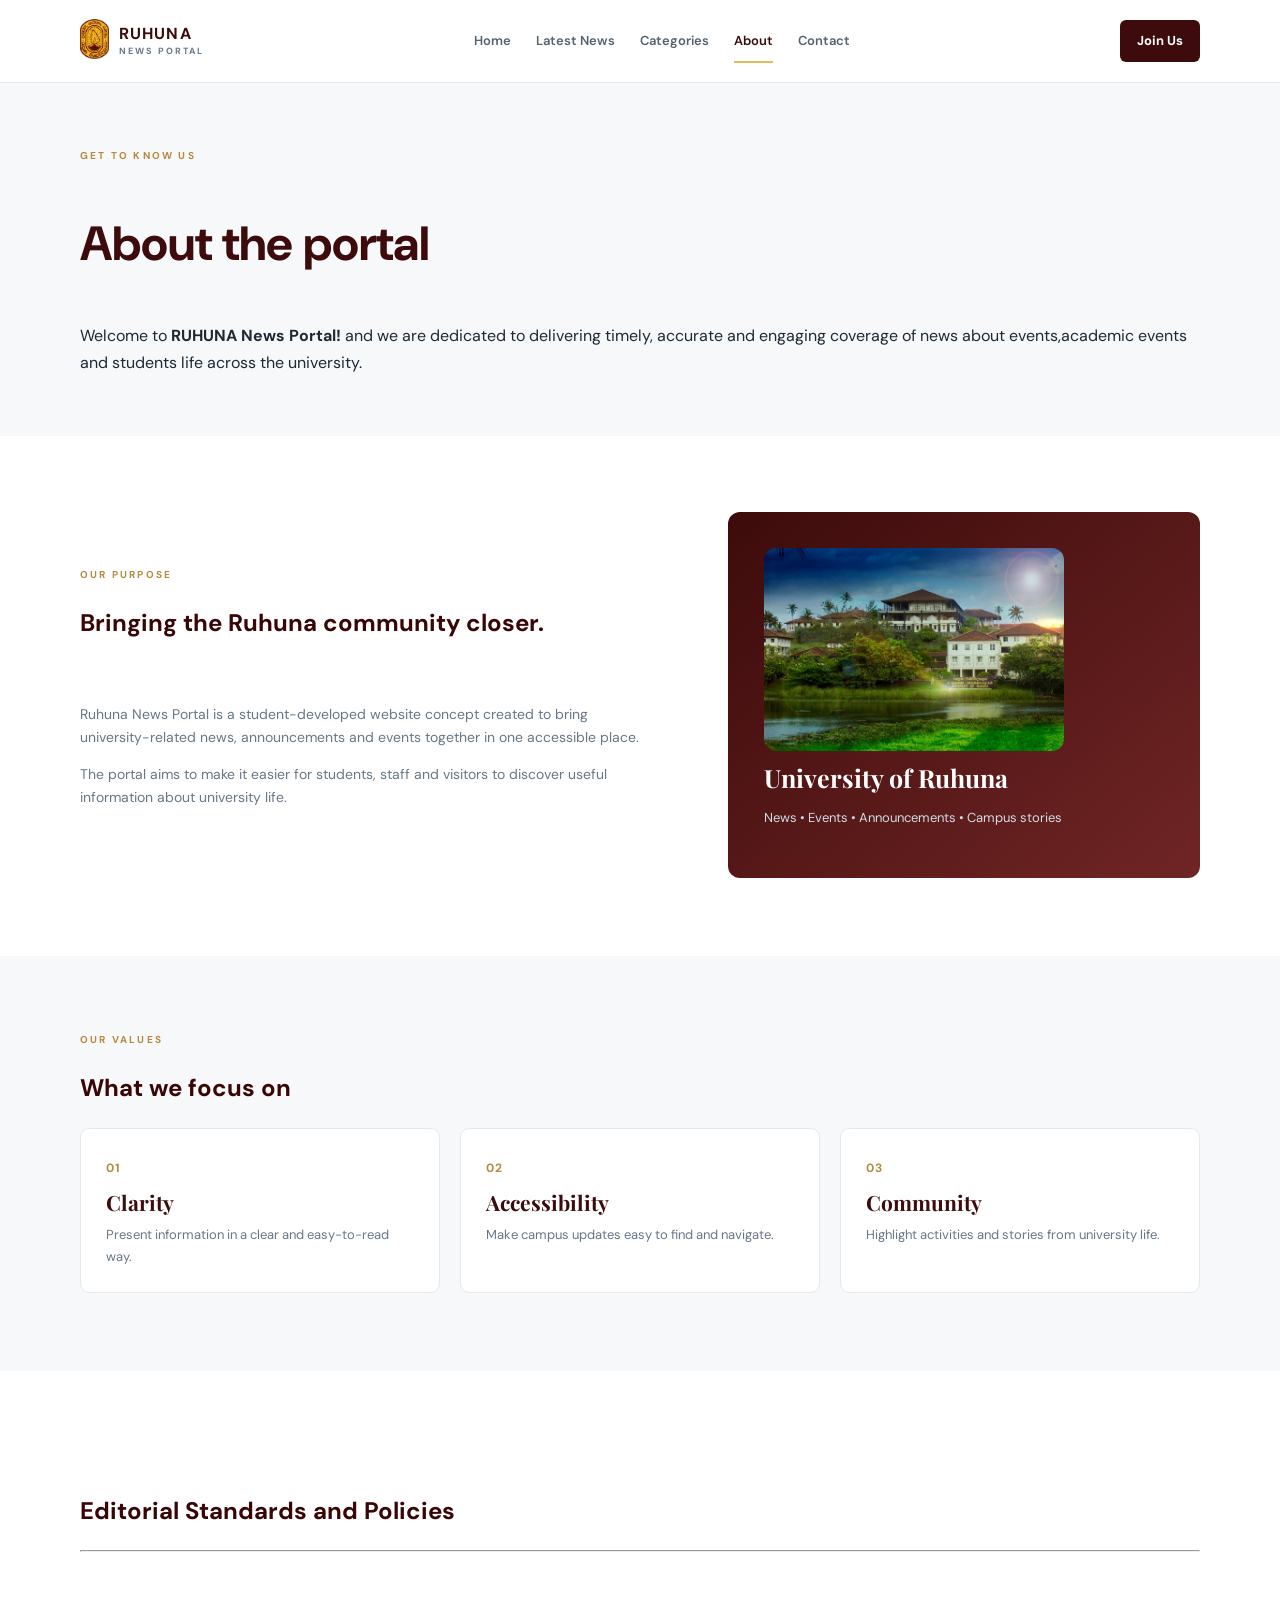
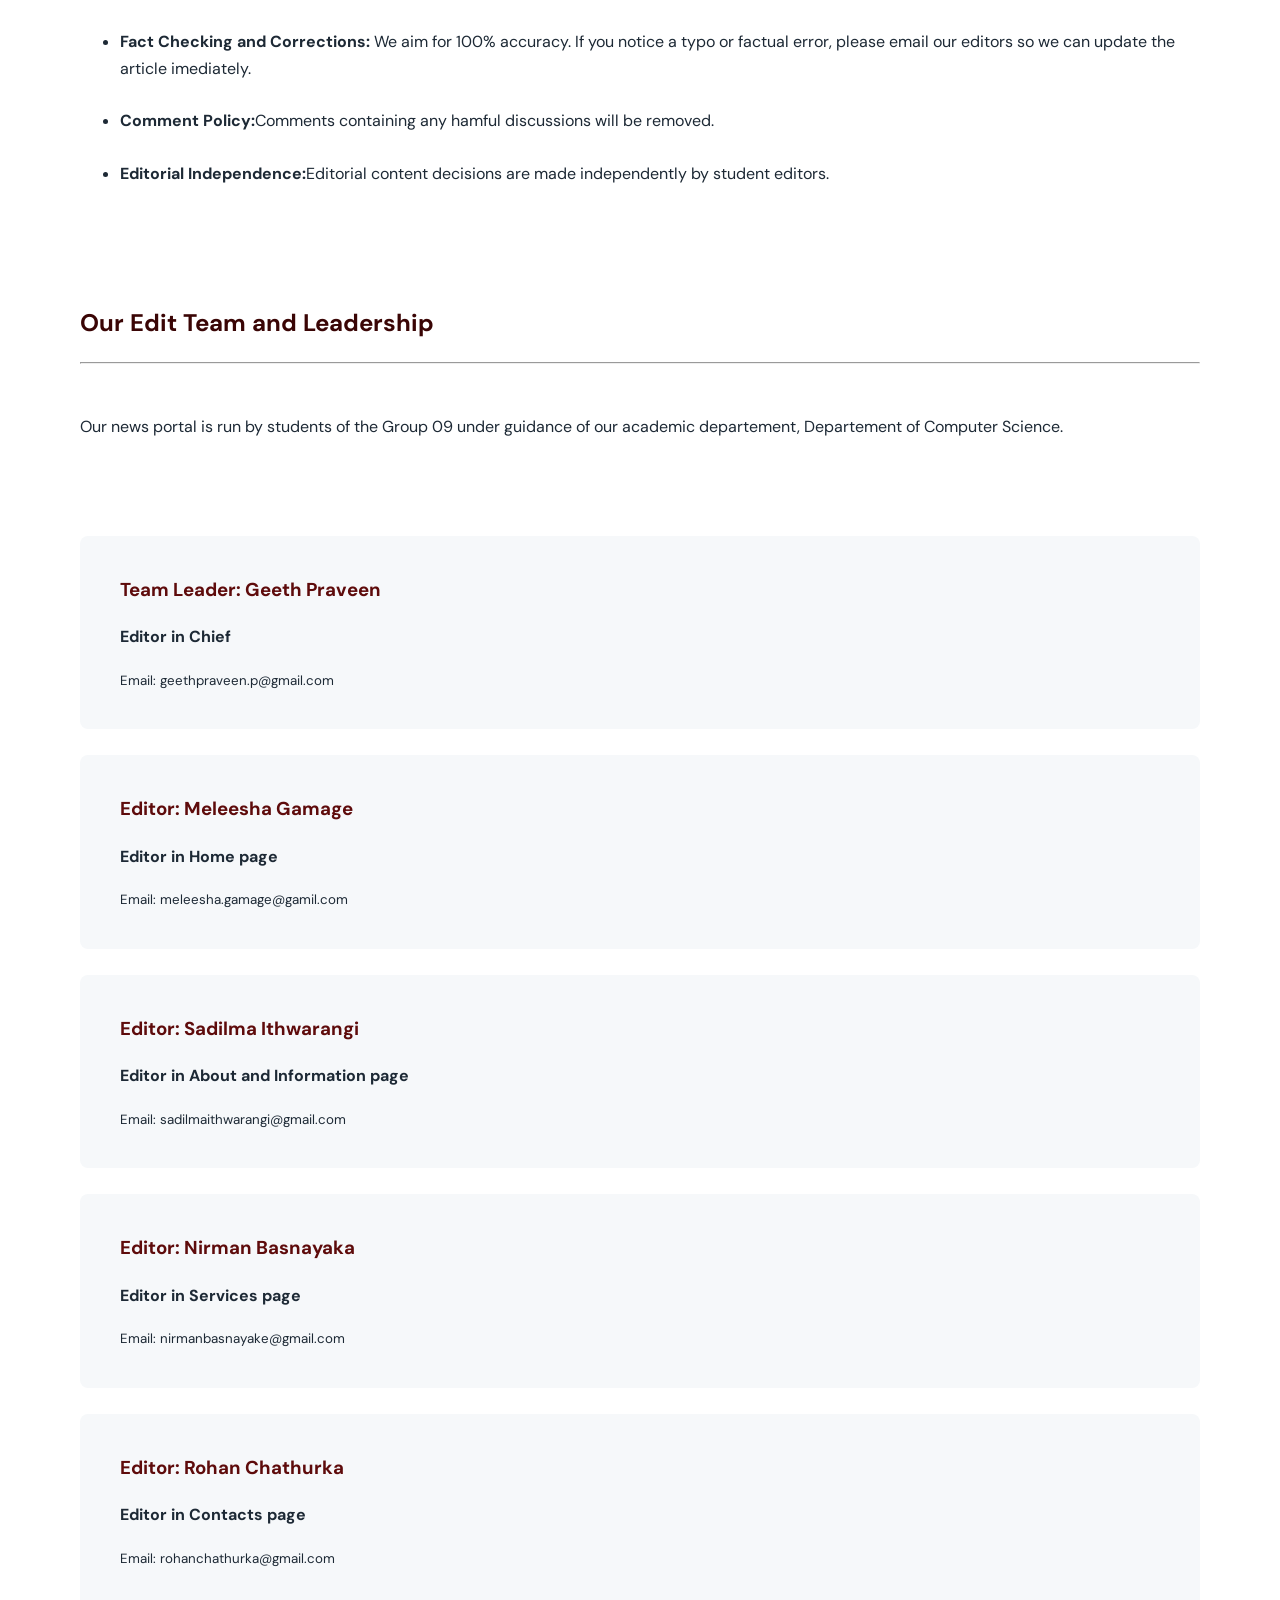
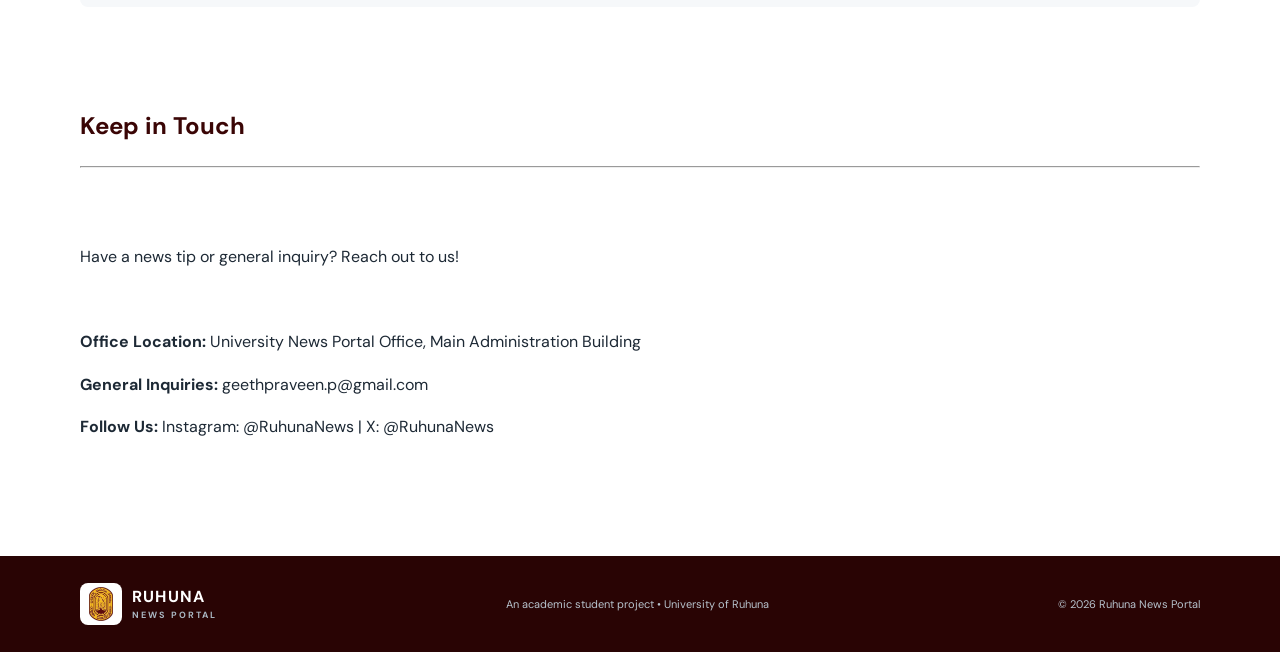
==== commit f60e3367: "Changed logo and content in the footer" ====
--- a/about.html
+++ b/about.html
@@ -371,10 +371,10 @@
             <footer class="site-footer">
                 <div class="container footer-inner">
                     <a class="brand footer-brand" href="index.html">
-                        <span class="brand-mark"><img class="logo" src="images/logo backgroud removed.gif"></span>
+                        <span class="brand-mark"><img class="brand-logo" src="images/logo.jpeg" alt="University of Ruhuna Logo"></span>
                         <span>RUHUNA <small>NEWS PORTAL</small></span>
                     </a>
-                    <p>Group 09 project • University of Ruhuna</p>
+                    <p>An academic student project • University of Ruhuna</p>
                     <p>© 2026 Ruhuna News Portal</p>
                     </div>
             </footer>
